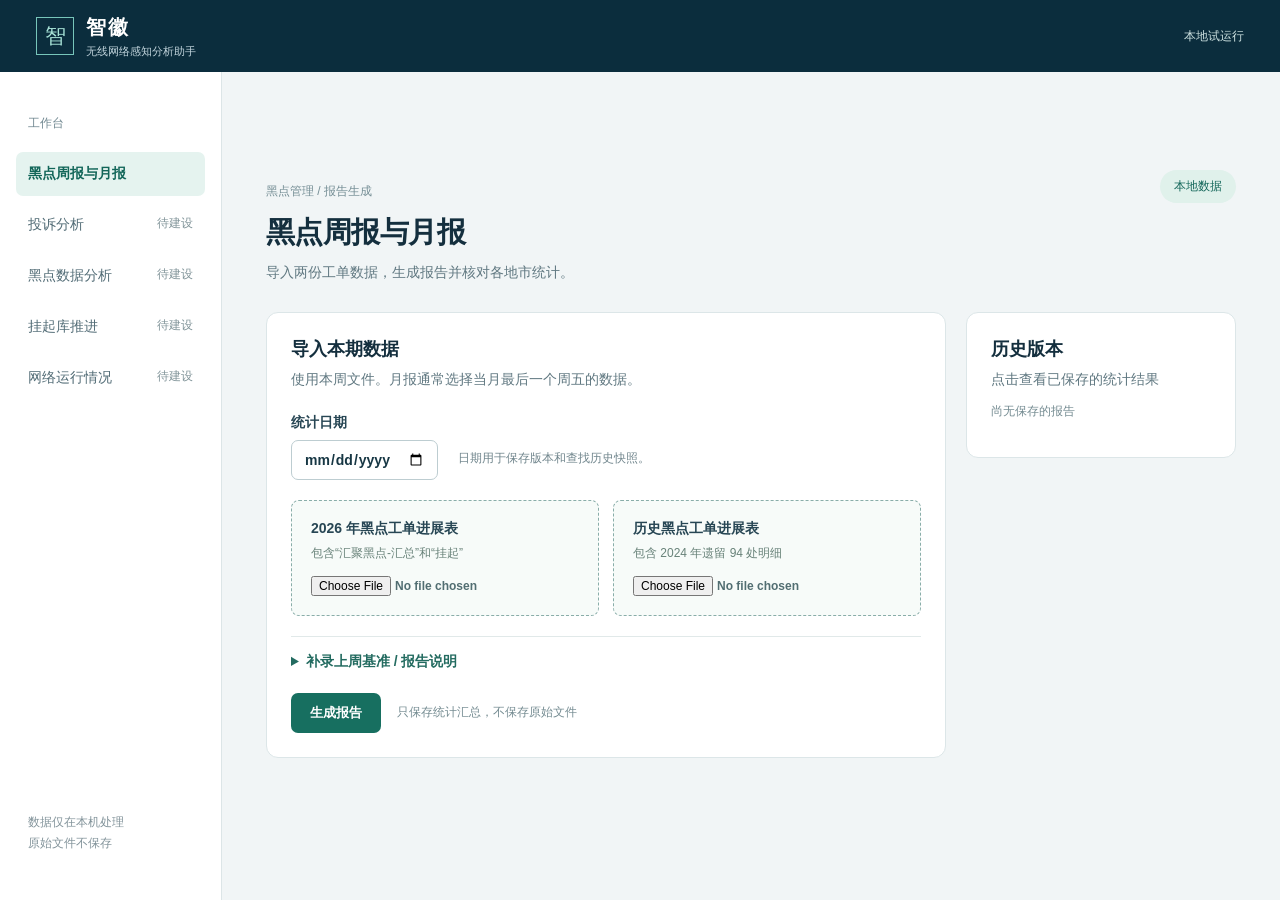
==== templates/index.html @ fe6b14a1 "Build local blackspot report workflow" ====
<!doctype html><html lang="zh-CN"><head><meta charset="utf-8"><meta name="viewport" content="width=device-width,initial-scale=1"><title>智徽 · 黑点报告</title><link rel="stylesheet" href="/static/style.css"></head>
<body><header><div class="brand"><span class="mark">智</span><div><strong>智徽</strong><small>无线网络感知分析助手</small></div></div><span class="local">本地试运行</span></header>
<div class="shell"><aside><p>工作台</p><a class="selected" href="#reports">黑点周报与月报</a><span>投诉分析 <small>待建设</small></span><span>黑点数据分析 <small>待建设</small></span><span>挂起库推进 <small>待建设</small></span><span>网络运行情况 <small>待建设</small></span><div class="aside-foot">数据仅在本机处理<br>原始文件不保存</div></aside>
<main id="reports"><div class="intro"><div><p class="breadcrumb">黑点管理 / 报告生成</p><h1>黑点周报与月报</h1><p>导入两份工单数据，生成报告并核对各地市统计。</p></div><span class="status">本地数据</span></div>
<div class="layout"><section class="panel"><div class="section-title"><div><h2>导入本期数据</h2><p>使用本周文件。月报通常选择当月最后一个周五的数据。</p></div></div><form id="form"><div class="date-line"><label>统计日期<input name="period" type="date" required></label><p>日期用于保存版本和查找历史快照。</p></div><div class="uploads"><label class="upload"><b>2026 年黑点工单进展表</b><span>包含“汇聚黑点-汇总”和“挂起”</span><input type="file" name="current" accept=".xlsx" required></label><label class="upload"><b>历史黑点工单进展表</b><span>包含 2024 年遗留 94 处明细</span><input type="file" name="legacy" accept=".xlsx" required></label></div>
<details><summary>补录上周基准 / 报告说明</summary><div class="more"><p>首次使用时填写上周基准；留空将自动使用最近一期已保存数据。</p><div class="fields"><label>上周黑点确认纳入总数<input name="previous_included" type="number" min="0" placeholder="例如 418"></label><label>上周质检合格总数<input name="previous_qualified" type="number" min="0" placeholder="例如 280"></label></div><label>全球通处理补充说明<textarea name="global" rows="2" placeholder="例如未解决区域的进展"></textarea></label><label>挂起原因说明<textarea name="suspended" rows="2" placeholder="填写核实后的地市挂起原因"></textarea></label><label>月报工程及成本优化说明<textarea name="monthly" rows="2" placeholder="填写剩余区域的项目解决计划"></textarea></label><label>2024 年遗留进展说明<textarea name="legacy" rows="2" placeholder="填写未解决原因及督办进展"></textarea></label></div></details><div class="actions"><button type="submit" id="generate">生成报告</button><span>只保存统计汇总，不保存原始文件</span></div></form><div id="error" class="error" role="alert" hidden></div></section>
<section class="history"><div class="section-title"><div><h2>历史版本</h2><p>点击查看已保存的统计结果</p></div></div><div id="history"><p class="muted">尚无保存的报告</p></div></section></div>
<section class="result" id="result" hidden><div class="result-heading"><div><h2>统计结果</h2><p id="result-date"></p></div><button type="button" class="secondary" id="download">导出月报 Excel</button></div><div id="warnings" class="warnings"></div><div class="summary" id="summary"></div><div class="tabs"><button class="active" data-tab="weekly" type="button">周报文字</button><button data-tab="monthly" type="button">月报文字</button><button data-tab="cities" type="button">地市统计</button></div><div id="weekly-panel"><p class="hint">可编辑并复制周报文字，编辑内容不会自动保存。</p><textarea id="weekly" rows="16" aria-label="周报文字"></textarea><button class="secondary" id="copy" type="button">复制周报</button></div><div id="monthly-panel" hidden><p class="hint">可编辑月报文字，导出 Excel 时使用当前内容。</p><textarea id="monthly" rows="14" aria-label="月报文字"></textarea></div><div id="cities-panel" hidden><div class="table-wrap"><table><thead><tr><th>地市</th><th>黑点确认纳入</th><th>质检合格</th><th>合格率</th><th>实时未解决投诉</th><th>已解决数</th><th>投诉压降</th></tr></thead><tbody id="city-rows"></tbody></table></div></div></section>
</main></div><script src="/static/app.js"></script></body></html>
---- static/style.css ----
:root{font-family:'Microsoft YaHei','PingFang SC',sans-serif;color:#142f3e;background:#f1f5f6;font-size:14px}*{box-sizing:border-box}body{margin:0}header{height:72px;background:#0b2d3d;color:#fff;display:flex;align-items:center;justify-content:space-between;padding:0 36px}.brand{display:flex;align-items:center;gap:12px}.brand strong{display:block;font-size:20px;letter-spacing:2px}.brand small{display:block;color:#c1d4dc;font-size:11px;margin-top:3px}.mark{width:38px;height:38px;border:1px solid #77c5ba;display:grid;place-items:center;font-size:21px;color:#a7e3d7}.local{font-size:12px;color:#d0e4e3}.shell{display:flex;min-height:calc(100vh - 72px)}aside{width:222px;background:#fff;padding:30px 16px;display:flex;flex-direction:column;gap:7px;border-right:1px solid #dce5e7;flex-shrink:0}aside p{color:#728992;font-size:12px;padding:0 12px}aside a,aside span{padding:13px 12px;text-decoration:none;color:#526c76;border-radius:7px}aside span small{float:right;color:#82959a}aside a.selected{background:#e5f3ef;color:#126659;font-weight:700}.aside-foot{margin-top:auto;color:#82939a;font-size:12px;line-height:1.8;padding:15px 12px}main{width:min(1400px,100%);padding:36px 44px 80px;margin:auto}.intro,.section-title,.result-heading{display:flex;justify-content:space-between;align-items:flex-start}.intro{margin-bottom:28px}.breadcrumb{color:#758e95;font-size:12px}h1{font-size:29px;margin:12px 0 8px;letter-spacing:-.02em}h2{font-size:18px;margin:0 0 7px}p{line-height:1.6}.intro p:last-child,.section-title p,.result-heading p,.hint{color:#607881;margin:0}.status{color:#126659;background:#e0f1eb;border-radius:20px;padding:8px 14px;font-size:12px}.layout{display:grid;grid-template-columns:minmax(0,1fr) 270px;gap:20px}.panel,.history,.result{background:#fff;border:1px solid #dce6e8;border-radius:12px;padding:24px}.history{align-self:start}form{margin-top:24px}.date-line{display:flex;align-items:end;gap:20px}.date-line p{color:#71868d;font-size:12px;margin:0 0 12px}label{display:block;font-weight:600;color:#274654}input,textarea{font:inherit}input[type=date],input[type=number],textarea{border:1px solid #bdcdd1;border-radius:7px;padding:10px 12px;background:#fff;color:#173744}input[type=date],input[type=number]{display:block;margin-top:8px;width:100%}input:focus,textarea:focus,button:focus-visible{outline:3px solid #95cfc2;outline-offset:2px}.uploads,.fields{display:grid;grid-template-columns:1fr 1fr;gap:14px;margin:20px 0}.upload{border:1px dashed #89ada9;background:#f7fbf9;padding:19px;border-radius:8px;min-width:0}.upload b,.upload span{display:block}.upload span{font-size:12px;font-weight:400;color:#688279;margin:7px 0 14px}.upload input{max-width:100%;font-size:12px;color:#526e72}details{border-top:1px solid #e1e9e9;padding-top:16px}summary{cursor:pointer;color:#236b60;font-weight:600}.more p{font-weight:400;color:#667f85}.more label{margin-bottom:14px}.more textarea{display:block;margin-top:7px;width:100%}.actions{display:flex;align-items:center;gap:16px;margin-top:22px}.actions span,.muted{color:#748b91;font-size:12px}button{background:#176f60;border:0;border-radius:7px;color:white;font-weight:600;padding:11px 19px;cursor:pointer}button:hover{background:#115a4f}button:disabled{opacity:.6;cursor:wait}.secondary{background:white;color:#176f60;border:1px solid #93beb3}.secondary:hover{background:#e9f5f1}.history button{display:block;width:100%;text-align:left;color:#204d52;background:#f2f8f6;margin-top:8px}.result{margin-top:20px}.warnings{margin:18px 0;color:#77531b;background:#fff6df;padding:12px 16px;border-radius:6px;line-height:1.8}.summary{display:grid;grid-template-columns:repeat(4,1fr);gap:1px;background:#dce6e8;border:1px solid #dce6e8;margin:20px 0}.summary div{background:#f8fbfa;padding:15px}.summary small{display:block;color:#617a7c}.summary strong{font-size:23px;display:block;margin-top:6px}.tabs{display:flex;gap:20px;border-bottom:1px solid #dce6e8;margin-bottom:17px}.tabs button{border-radius:0;background:transparent;color:#70858a;padding:12px 2px}.tabs button.active{color:#176f60;border-bottom:3px solid #176f60}.result textarea{width:100%;line-height:1.75;resize:vertical;margin:12px 0}.table-wrap{overflow:auto}table{border-collapse:collapse;width:100%;min-width:750px;text-align:right}th,td{border-bottom:1px solid #e3ebec;padding:12px 10px;font-variant-numeric:tabular-nums}th{color:#5c747b;font-weight:600;background:#f4f8f7}td:first-child,th:first-child{text-align:left}tr:last-child{font-weight:bold;background:#edf6f3}.error{padding:12px;color:#982d2d;background:#fff0ef;margin-top:16px;border-radius:6px}@media(max-width:900px){aside{display:none}main{padding:24px 18px}.layout{grid-template-columns:1fr}.history{order:2}.summary{grid-template-columns:1fr 1fr}}@media(max-width:550px){header{padding:0 18px}.uploads,.fields{grid-template-columns:1fr}.date-line,.result-heading{display:block}.result-heading button{margin-top:14px}.panel,.history,.result{padding:18px}.intro h1{font-size:24px}}
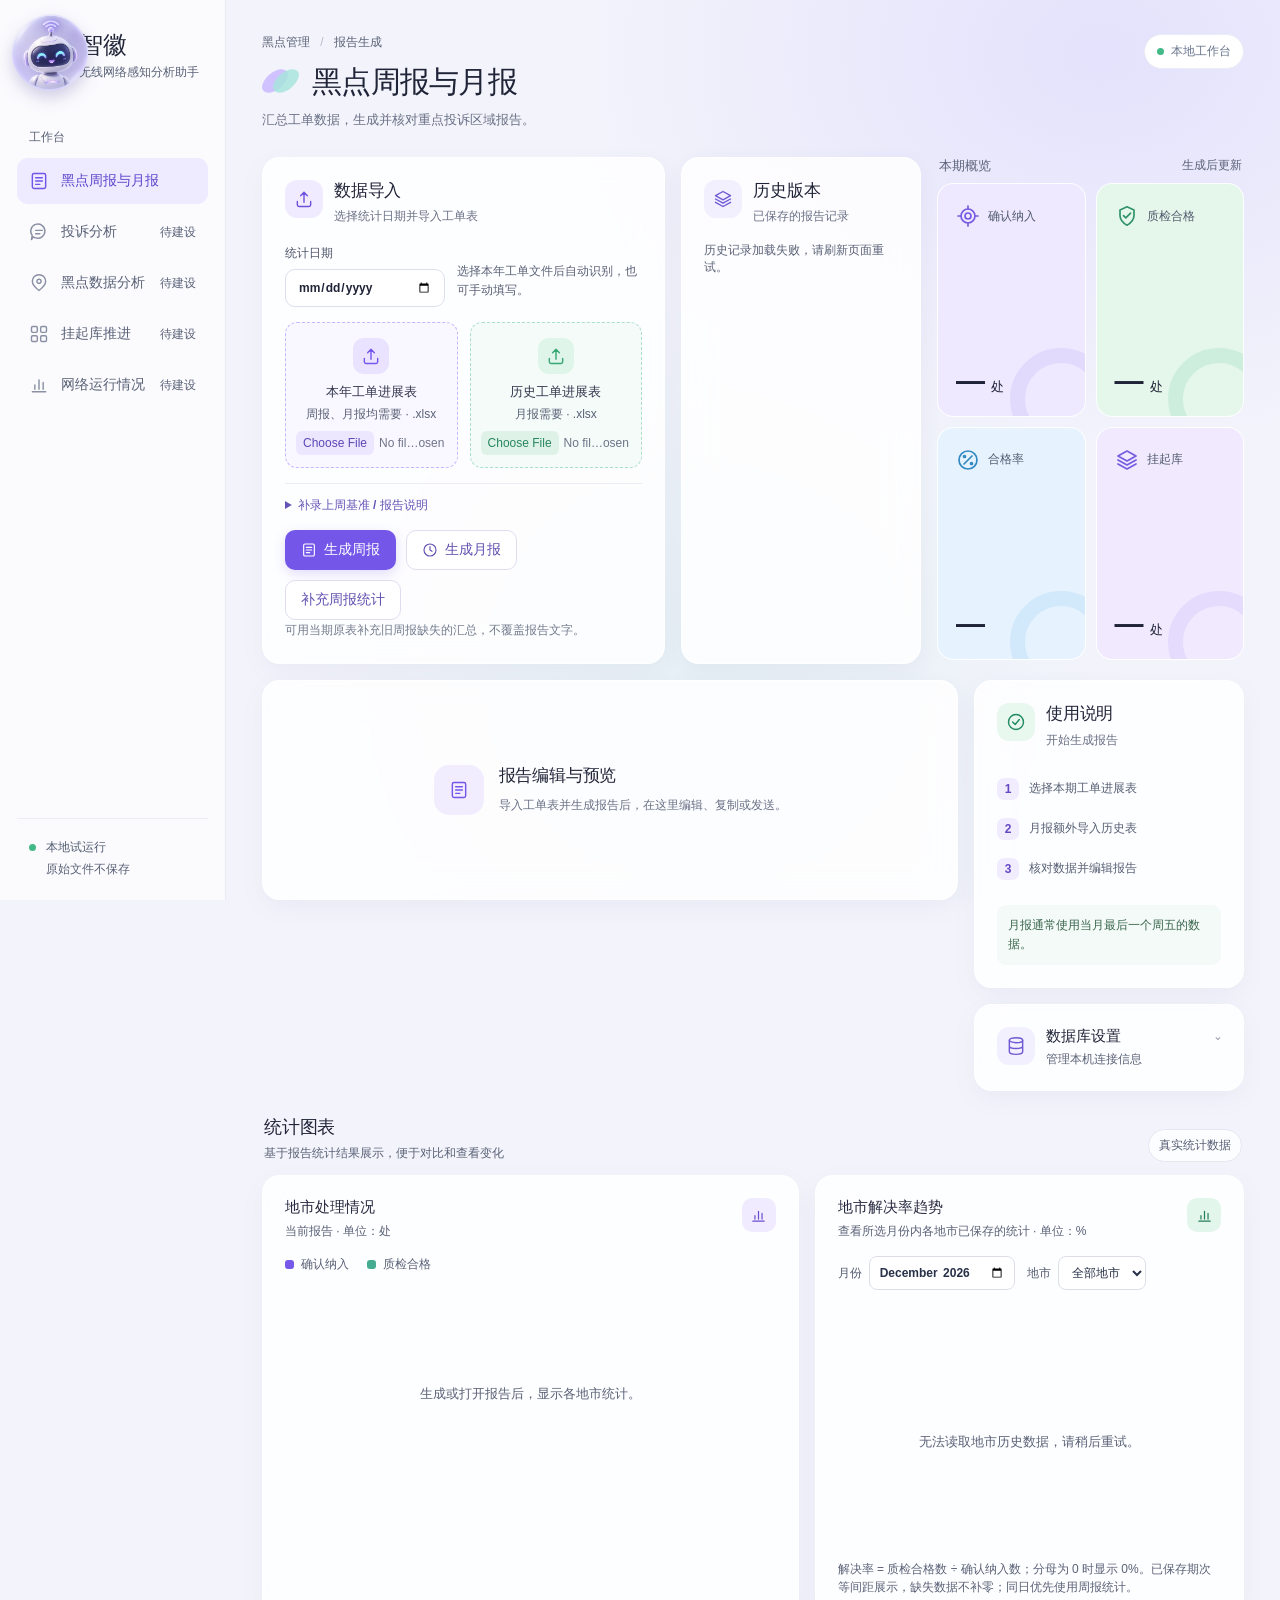
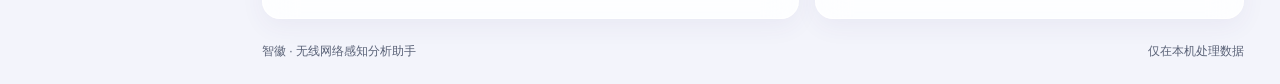
==== commit 95f421ff: "Add reporting, local statistics, and assistant features" ====
--- a/templates/index.html
+++ b/templates/index.html
@@ -1,9 +1,111 @@
-<!doctype html><html lang="zh-CN"><head><meta charset="utf-8"><meta name="viewport" content="width=device-width,initial-scale=1"><title>智徽 · 黑点报告</title><link rel="stylesheet" href="/static/style.css"></head>
-<body><header><div class="brand"><span class="mark">智</span><div><strong>智徽</strong><small>无线网络感知分析助手</small></div></div><span class="local">本地试运行</span></header>
-<div class="shell"><aside><p>工作台</p><a class="selected" href="#reports">黑点周报与月报</a><span>投诉分析 <small>待建设</small></span><span>黑点数据分析 <small>待建设</small></span><span>挂起库推进 <small>待建设</small></span><span>网络运行情况 <small>待建设</small></span><div class="aside-foot">数据仅在本机处理<br>原始文件不保存</div></aside>
-<main id="reports"><div class="intro"><div><p class="breadcrumb">黑点管理 / 报告生成</p><h1>黑点周报与月报</h1><p>导入两份工单数据，生成报告并核对各地市统计。</p></div><span class="status">本地数据</span></div>
-<div class="layout"><section class="panel"><div class="section-title"><div><h2>导入本期数据</h2><p>使用本周文件。月报通常选择当月最后一个周五的数据。</p></div></div><form id="form"><div class="date-line"><label>统计日期<input name="period" type="date" required></label><p>日期用于保存版本和查找历史快照。</p></div><div class="uploads"><label class="upload"><b>2026 年黑点工单进展表</b><span>包含“汇聚黑点-汇总”和“挂起”</span><input type="file" name="current" accept=".xlsx" required></label><label class="upload"><b>历史黑点工单进展表</b><span>包含 2024 年遗留 94 处明细</span><input type="file" name="legacy" accept=".xlsx" required></label></div>
-<details><summary>补录上周基准 / 报告说明</summary><div class="more"><p>首次使用时填写上周基准；留空将自动使用最近一期已保存数据。</p><div class="fields"><label>上周黑点确认纳入总数<input name="previous_included" type="number" min="0" placeholder="例如 418"></label><label>上周质检合格总数<input name="previous_qualified" type="number" min="0" placeholder="例如 280"></label></div><label>全球通处理补充说明<textarea name="global" rows="2" placeholder="例如未解决区域的进展"></textarea></label><label>挂起原因说明<textarea name="suspended" rows="2" placeholder="填写核实后的地市挂起原因"></textarea></label><label>月报工程及成本优化说明<textarea name="monthly" rows="2" placeholder="填写剩余区域的项目解决计划"></textarea></label><label>2024 年遗留进展说明<textarea name="legacy" rows="2" placeholder="填写未解决原因及督办进展"></textarea></label></div></details><div class="actions"><button type="submit" id="generate">生成报告</button><span>只保存统计汇总，不保存原始文件</span></div></form><div id="error" class="error" role="alert" hidden></div></section>
-<section class="history"><div class="section-title"><div><h2>历史版本</h2><p>点击查看已保存的统计结果</p></div></div><div id="history"><p class="muted">尚无保存的报告</p></div></section></div>
-<section class="result" id="result" hidden><div class="result-heading"><div><h2>统计结果</h2><p id="result-date"></p></div><button type="button" class="secondary" id="download">导出月报 Excel</button></div><div id="warnings" class="warnings"></div><div class="summary" id="summary"></div><div class="tabs"><button class="active" data-tab="weekly" type="button">周报文字</button><button data-tab="monthly" type="button">月报文字</button><button data-tab="cities" type="button">地市统计</button></div><div id="weekly-panel"><p class="hint">可编辑并复制周报文字，编辑内容不会自动保存。</p><textarea id="weekly" rows="16" aria-label="周报文字"></textarea><button class="secondary" id="copy" type="button">复制周报</button></div><div id="monthly-panel" hidden><p class="hint">可编辑月报文字，导出 Excel 时使用当前内容。</p><textarea id="monthly" rows="14" aria-label="月报文字"></textarea></div><div id="cities-panel" hidden><div class="table-wrap"><table><thead><tr><th>地市</th><th>黑点确认纳入</th><th>质检合格</th><th>合格率</th><th>实时未解决投诉</th><th>已解决数</th><th>投诉压降</th></tr></thead><tbody id="city-rows"></tbody></table></div></div></section>
-</main></div><script src="/static/app.js"></script></body></html>
+<!doctype html>
+<html lang="zh-CN">
+<head>
+  <meta charset="utf-8">
+  <meta name="viewport" content="width=device-width,initial-scale=1">
+  <meta name="color-scheme" content="light">
+  <title>黑点周报与月报 · 智徽</title>
+  <link rel="stylesheet" href="/static/style.css">
+  <link rel="stylesheet" href="/static/assistant.css">
+</head>
+<body>
+<svg class="svg-sprite" xmlns="http://www.w3.org/2000/svg" aria-hidden="true">
+  <symbol id="i-report" viewBox="0 0 24 24"><rect x="4" y="3" width="16" height="18" rx="2"/><path d="M8 8h8M8 12h8M8 16h5"/></symbol>
+  <symbol id="i-grid" viewBox="0 0 24 24"><rect x="3" y="3" width="7" height="7" rx="1.5"/><rect x="14" y="3" width="7" height="7" rx="1.5"/><rect x="3" y="14" width="7" height="7" rx="1.5"/><rect x="14" y="14" width="7" height="7" rx="1.5"/></symbol>
+  <symbol id="i-chat" viewBox="0 0 24 24"><path d="M5 18l-2 3 .8-5A8.5 8.5 0 1 1 8 19Z"/><path d="M8 10h8M8 14h5"/></symbol>
+  <symbol id="i-pin" viewBox="0 0 24 24"><path d="M20 10c0 5-8 11-8 11S4 15 4 10a8 8 0 1 1 16 0Z"/><circle cx="12" cy="10" r="2.5"/></symbol>
+  <symbol id="i-chart" viewBox="0 0 24 24"><path d="M4 20h16M7 17v-5M12 17V6M17 17v-8"/></symbol>
+  <symbol id="i-db" viewBox="0 0 24 24"><ellipse cx="12" cy="5" rx="8" ry="3"/><path d="M4 5v7c0 1.7 3.6 3 8 3s8-1.3 8-3V5M4 12v7c0 1.7 3.6 3 8 3s8-1.3 8-3v-7"/></symbol>
+  <symbol id="i-upload" viewBox="0 0 24 24"><path d="M12 16V4m-4 4 4-4 4 4M4 15v4a2 2 0 0 0 2 2h12a2 2 0 0 0 2-2v-4"/></symbol>
+  <symbol id="i-clock" viewBox="0 0 24 24"><circle cx="12" cy="12" r="9"/><path d="M12 7v5l3 2"/></symbol>
+  <symbol id="i-edit" viewBox="0 0 24 24"><path d="M4 20h4L19 9l-4-4L4 16v4ZM13 7l4 4M13 20h7"/></symbol>
+  <symbol id="i-mail" viewBox="0 0 24 24"><rect x="3" y="5" width="18" height="14" rx="2"/><path d="m4 7 8 6 8-6"/></symbol>
+  <symbol id="i-check" viewBox="0 0 24 24"><circle cx="12" cy="12" r="9"/><path d="m8 12 3 3 5-6"/></symbol>
+  <symbol id="i-layers" viewBox="0 0 24 24"><path d="m12 3 9 5-9 5-9-5 9-5Zm-9 9 9 5 9-5M3 16l9 5 9-5"/></symbol>
+  <symbol id="i-arrow" viewBox="0 0 24 24"><path d="M5 12h14m-6-6 6 6-6 6"/></symbol>
+</svg>
+<div class="app-shell">
+  <aside class="sidebar" aria-label="主导航">
+    <div class="brand"><span class="brand-mark" aria-hidden="true"><i></i><i></i><i></i></span><div><strong>智徽</strong><small>无线网络感知分析助手</small></div></div>
+    <div class="nav-label">工作台</div>
+    <nav class="side-nav">
+      <a class="selected" href="#reports" aria-current="page"><svg><use href="#i-report"/></svg><span>黑点周报与月报</span></a>
+      <span><svg><use href="#i-chat"/></svg><span>投诉分析</span><small>待建设</small></span>
+      <span><svg><use href="#i-pin"/></svg><span>黑点数据分析</span><small>待建设</small></span>
+      <span><svg><use href="#i-grid"/></svg><span>挂起库推进</span><small>待建设</small></span>
+      <span><svg><use href="#i-chart"/></svg><span>网络运行情况</span><small>待建设</small></span>
+    </nav>
+    <div class="sidebar-note"><div class="note-dot"></div><div><strong>本地试运行</strong><small>原始文件不保存</small></div></div>
+  </aside>
+  <main id="reports" class="main-content">
+    <header class="page-header"><div><div class="breadcrumb">黑点管理 <span>/</span> 报告生成</div><div class="page-title"><span class="title-mark" aria-hidden="true"><i></i><i></i></span><h1>黑点周报与月报</h1></div><p>汇总工单数据，生成并核对重点投诉区域报告。</p></div><span class="local-badge"><span></span> 本地工作台</span></header>
+
+    <div class="workspace-top">
+      <section class="panel import-panel" aria-labelledby="import-title">
+        <div class="section-head"><span class="section-icon violet"><svg><use href="#i-upload"/></svg></span><div><h2 id="import-title">数据导入</h2><p>选择统计日期并导入工单表</p></div></div>
+        <form id="form">
+          <div class="date-line"><label>统计日期<input name="period" type="date" aria-describedby="date-hint" required></label><p id="date-hint" aria-live="polite">选择本年工单文件后自动识别，也可手动填写。</p></div>
+          <div class="uploads">
+            <label class="upload upload-current"><span class="upload-icon"><svg><use href="#i-upload"/></svg></span><b>本年工单进展表</b><span>周报、月报均需要 · .xlsx</span><input type="file" name="current" accept=".xlsx" required aria-label="选择本年黑点工单进展表"></label>
+            <label class="upload upload-legacy"><span class="upload-icon"><svg><use href="#i-upload"/></svg></span><b>历史工单进展表</b><span>月报需要 · .xlsx</span><input type="file" name="legacy" accept=".xlsx" aria-label="选择历史黑点工单进展表"></label>
+          </div>
+          <details class="supplement"><summary>补录上周基准 / 报告说明</summary><div class="more"><p>周报首次使用时填写上周基准；留空时使用七天前已保存的数据。</p><div class="fields"><label>上周黑点确认纳入总数<input name="previous_included" type="number" min="0" placeholder="填写上周数量"></label><label>上周质检合格总数<input name="previous_qualified" type="number" min="0" placeholder="填写上周数量"></label></div><label>全球通处理补充说明<textarea name="global" rows="2" placeholder="例如未解决区域的进展"></textarea></label><label>挂起原因说明<textarea name="suspended" rows="2" placeholder="填写核实后的地市挂起原因"></textarea></label><label>月报工程及成本优化说明<textarea name="monthly" rows="2" placeholder="填写剩余区域的项目解决计划"></textarea></label><label>2024 年遗留进展说明<textarea name="legacy" rows="2" placeholder="填写未解决原因及督办进展"></textarea></label></div></details>
+          <div class="actions generate-actions"><button type="submit" name="kind" value="weekly"><svg><use href="#i-report"/></svg>生成周报</button><button type="submit" name="kind" value="monthly" class="secondary"><svg><use href="#i-clock"/></svg>生成月报</button><button type="button" id="supplement-statistics" class="secondary">补充周报统计</button></div><p id="supplement-status" class="hint" role="status" aria-live="polite">可用当期原表补充旧周报缺失的汇总，不覆盖报告文字。</p>
+        </form><div id="error" class="error" role="alert" hidden></div>
+      </section>
+
+      <section class="panel history" aria-labelledby="history-title"><div class="section-head"><span class="section-icon lilac"><svg><use href="#i-layers"/></svg></span><div><h2 id="history-title">历史版本</h2><p>已保存的报告记录</p></div></div><div id="history"><p class="history-empty">暂无报告记录<br><small>生成后的报告将显示在这里</small></p></div></section>
+
+      <section class="overview" aria-label="本期统计"><div class="overview-heading"><h2>本期概览</h2><span>生成后更新</span></div><div class="summary" id="summary"><div><small>确认纳入</small><strong>— <em>处</em></strong></div><div><small>质检合格</small><strong>— <em>处</em></strong></div><div><small>合格率</small><strong>—</strong></div><div><small>挂起库</small><strong>— <em>处</em></strong></div></div></section>
+    </div>
+
+    <div class="workspace-bottom">
+      <section class="result" id="result" hidden>
+        <div class="result-heading"><div class="section-head"><span class="section-icon violet"><svg><use href="#i-edit"/></svg></span><div><h2>报告编辑与预览</h2><p id="result-date"></p></div></div><button type="button" class="secondary" id="download">导出月报 Excel</button></div>
+        <div id="warnings" class="warnings"></div>
+        <div class="tabs"><button class="active" data-tab="weekly" type="button">周报文字</button><button data-tab="monthly" type="button">月报文字</button><button data-tab="cities" type="button">地市统计</button></div>
+        <div id="weekly-panel"><p class="hint">修改后请点击“保存修改”，也可以复制周报文字。</p><textarea id="weekly" rows="16" aria-label="周报文字"></textarea><div class="actions report-actions"><button type="button" data-save="weekly">保存修改</button><button class="secondary" id="copy" type="button">复制周报</button><span id="weekly-save-status" role="status"></span><span id="weekly-mail-status" role="status" aria-live="polite"></span><button class="secondary send-action" type="button" data-send="weekly"><svg><use href="#i-mail"/></svg>发送邮件</button></div></div>
+        <div id="monthly-panel" hidden><p class="hint">修改后请点击“保存修改”；导出 Excel 使用当前文字。</p><textarea id="monthly" rows="14" aria-label="月报文字"></textarea><div class="actions report-actions"><button type="button" data-save="monthly">保存修改</button><span id="monthly-save-status" role="status"></span><span id="monthly-mail-status" role="status" aria-live="polite"></span><button class="secondary send-action" type="button" data-send="monthly"><svg><use href="#i-mail"/></svg>发送邮件</button></div></div>
+        <div id="cities-panel" hidden><div class="table-wrap"><table><thead><tr><th>地市</th><th>黑点确认纳入</th><th>质检合格</th><th>合格率</th><th>实时未解决投诉</th><th>已解决数</th><th>投诉压降</th></tr></thead><tbody id="city-rows"></tbody></table></div></div>
+        <section class="mail-panel" id="mail-panel" hidden><details id="mail-details"><summary><svg><use href="#i-mail"/></svg>邮箱设置</summary><p class="hint">填写收件人，核对报告文字后，点击报告旁的“发送邮件”。</p><form id="mail-form"><div class="fields"><label>QQ 发件邮箱<input name="sender" type="email" autocomplete="username" required placeholder="你的 QQ 邮箱"></label><label>收件邮箱<input name="recipient" type="email" required placeholder="输入一个收件地址"></label></div><div class="fields"><label>QQ 邮箱 SMTP 授权码<input name="auth_code" type="password" autocomplete="off" placeholder="已保存时可留空"></label><label>邮件主题<input id="mail-subject" name="subject" type="text" maxlength="200" required></label></div><div class="credential-actions"><button type="button" class="secondary" id="save-mail-credential">保存授权码</button><button type="button" class="secondary" id="delete-mail-credential">删除已保存授权码</button><span id="credential-status" role="status" aria-live="polite"></span></div><p class="hint">可保存一个发件邮箱的授权码到当前 Windows 账户；授权码不存入数据库或项目文件。</p><label id="mail-attachment-option" class="check-label"><input name="attach" type="checkbox"> 附上本期月报 Excel（含当前报告文字和地市统计）</label></form></details></section>
+      </section>
+      <section class="result-empty" id="result-empty"><span class="empty-icon"><svg><use href="#i-report"/></svg></span><div><h2>报告编辑与预览</h2><p>导入工单表并生成报告后，在这里编辑、复制或发送。</p></div></section>
+      <aside class="utility-column">
+        <div class="utility-card"><div class="section-head"><span class="section-icon mint"><svg><use href="#i-check"/></svg></span><div><h2>使用说明</h2><p>开始生成报告</p></div></div><ol class="steps"><li><span>1</span>选择本期工单进展表</li><li><span>2</span>月报额外导入历史表</li><li><span>3</span>核对数据并编辑报告</li></ol><p class="utility-note">月报通常使用当月最后一个周五的数据。</p></div>
+        <details class="database-settings"><summary><span class="section-icon lilac"><svg><use href="#i-db"/></svg></span><span><strong>数据库设置</strong><small>管理本机连接信息</small></span></summary><p class="hint">连接信息保存在当前 Windows 账户；保存后下次启动生效。此处不会更改 PostgreSQL 用户本身的密码。</p><form id="database-form"><div class="fields"><label>数据库用户名<input name="user" type="text" required maxlength="63" autocomplete="off"></label><label>数据库名称<input name="dbname" type="text" required maxlength="63" autocomplete="off"></label></div><label>数据库密码<input name="password" type="password" autocomplete="new-password" placeholder="留空则保留已保存密码"></label><div class="actions"><button type="submit" class="secondary">验证并保存</button><span id="database-status" role="status" aria-live="polite"></span></div></form></details>
+      </aside>
+    </div>
+    <section class="analytics" aria-labelledby="analytics-title">
+      <div class="analytics-heading"><div><h2 id="analytics-title">统计图表</h2><p>基于报告统计结果展示，便于对比和查看变化</p></div><span class="analytics-badge">真实统计数据</span></div>
+      <div class="charts-grid">
+        <section class="chart-card" aria-labelledby="city-chart-title"><div class="chart-heading"><div><h3 id="city-chart-title">地市处理情况</h3><p>当前报告 · 单位：处<span id="city-chart-period"></span></p></div><span class="chart-icon"><svg><use href="#i-chart"/></svg></span></div><div class="chart-legend"><span class="legend-included">确认纳入</span><span class="legend-qualified">质检合格</span></div><div class="chart-area"><p class="chart-empty" id="city-chart-empty">生成或打开报告后，显示各地市统计。</p><div class="chart-viewport chart-scroll" id="city-chart" hidden></div><ul class="sr-only" id="city-chart-data" aria-label="地市统计数据"></ul></div></section>
+        <section class="chart-card" aria-labelledby="trend-chart-title"><div class="chart-heading"><div><h3 id="trend-chart-title">地市解决率趋势</h3><p>查看所选月份内各地市已保存的统计 · 单位：%</p></div><span class="chart-icon mint-icon"><svg><use href="#i-chart"/></svg></span></div><div class="trend-filters"><label>月份<input id="trend-month" type="month" aria-label="选择趋势月份"></label><label>地市<select id="trend-city" aria-label="选择趋势地市"><option value="all">全部地市</option></select></label></div><div class="trend-legend" id="trend-city-legend" aria-label="地市图例"></div><div class="chart-area"><p class="chart-empty" id="trend-chart-empty">所选月份暂无已保存的统计数据。</p><div class="chart-viewport chart-trend" id="trend-chart" hidden></div><ul class="sr-only" id="trend-chart-data" aria-label="地市历史解决率数据"></ul></div><p class="chart-footnote">解决率 = 质检合格数 ÷ 确认纳入数；分母为 0 时显示 0%。已保存期次等间距展示，缺失数据不补零；同日优先使用周报统计。</p></section>
+      </div>
+    </section>
+    <div class="page-footer">智徽 · 无线网络感知分析助手 <span>仅在本机处理数据</span></div>
+  </main>
+</div>
+<div class="assistant-widget" id="assistant-widget">
+  <div id="assistant-pet" class="assistant-pet">
+    <button type="button" id="assistant-launcher" class="assistant-launcher" aria-label="智徽助手，点击显示操作，拖动调整位置" aria-expanded="false" aria-controls="assistant-shortcuts" title="悬停或点击显示操作，拖动移动"><img src="/static/assets/zhihui-assistant.png" alt=""></button>
+    <div id="assistant-shortcuts" class="assistant-shortcuts" role="group" aria-label="助手快捷操作">
+      <button type="button" id="assistant-open-chat" aria-label="打开文字聊天" title="文字聊天"><svg viewBox="0 0 24 24" aria-hidden="true"><path d="M5 18.5V6a2 2 0 0 1 2-2h10a2 2 0 0 1 2 2v8a2 2 0 0 1-2 2H9l-4 2.5Z"/><path d="M9 9h6M9 12h4"/></svg></button>
+      <span class="assistant-shortcut-divider" aria-hidden="true"></span>
+      <button type="button" id="assistant-open-voice" aria-label="打开语音输入" title="语音输入"><svg viewBox="0 0 24 24" aria-hidden="true"><rect x="9" y="3" width="6" height="12" rx="3"/><path d="M5 11a7 7 0 0 0 14 0M12 18v3m-3 0h6"/></svg></button>
+    </div>
+  </div>
+  <section id="assistant-panel" class="assistant-panel" aria-labelledby="assistant-title" hidden>
+    <header class="assistant-header"><img src="/static/assets/zhihui-assistant.png" alt=""><div><h2 id="assistant-title">智徽小助手</h2><p>无线网络问答</p></div><button type="button" id="assistant-close" class="assistant-icon-button" aria-label="关闭问答窗口">×</button></header>
+    <div class="assistant-body">
+      <div class="assistant-intro"><strong>你好，我是智徽</strong><p>可以向我提问 4G/5G 网络或报告相关问题。</p></div>
+      <details class="assistant-settings" id="assistant-settings"><summary>DeepSeek 设置 <span id="assistant-key-status">检查中</span></summary><p>密钥保存在当前 Windows 账户的凭据管理器中，不会显示或提交到项目文件。</p><form id="assistant-key-form"><label>DeepSeek API 密钥<input id="assistant-key" type="password" autocomplete="off" placeholder="输入密钥后保存"></label><div class="assistant-settings-actions"><button type="submit">保存密钥</button><button type="button" id="assistant-key-delete" class="assistant-quiet">删除密钥</button></div><p id="assistant-key-message" role="status" aria-live="polite"></p></form></details>
+      <ol id="assistant-messages" class="assistant-messages" aria-label="聊天记录" aria-live="polite"></ol>
+      <p id="assistant-status" class="assistant-status" role="status" aria-live="polite"></p>
+    </div>
+    <div class="assistant-composer">
+      <form id="assistant-form"><label class="sr-only" for="assistant-input">输入问题</label><textarea id="assistant-input" rows="2" maxlength="5000" placeholder="输入问题，或点击麦克风说话"></textarea><div class="assistant-composer-actions"><button type="button" id="assistant-mic" class="assistant-mic" aria-label="语音输入" title="语音输入"><svg viewBox="0 0 24 24" aria-hidden="true"><rect x="9" y="3" width="6" height="12" rx="3"/><path d="M5 11a7 7 0 0 0 14 0M12 18v3m-3 0h6"/></svg><span>语音输入</span></button><button type="submit" id="assistant-send" class="assistant-send">发送</button></div></form>
+    </div>
+  </section>
+</div>
+<script src="/static/report-date.js"></script><script src="/static/charts.js"></script><script src="/static/trend.js"></script><script src="/static/app.js"></script><script src="/static/database-settings.js"></script><script src="/static/assistant-utils.js"></script><script src="/static/assistant.js"></script>
+</body></html>
--- a/static/style.css
+++ b/static/style.css
@@ -1 +1,38 @@
-:root{font-family:'Microsoft YaHei','PingFang SC',sans-serif;color:#142f3e;background:#f1f5f6;font-size:14px}*{box-sizing:border-box}body{margin:0}header{height:72px;background:#0b2d3d;color:#fff;display:flex;align-items:center;justify-content:space-between;padding:0 36px}.brand{display:flex;align-items:center;gap:12px}.brand strong{display:block;font-size:20px;letter-spacing:2px}.brand small{display:block;color:#c1d4dc;font-size:11px;margin-top:3px}.mark{width:38px;height:38px;border:1px solid #77c5ba;display:grid;place-items:center;font-size:21px;color:#a7e3d7}.local{font-size:12px;color:#d0e4e3}.shell{display:flex;min-height:calc(100vh - 72px)}aside{width:222px;background:#fff;padding:30px 16px;display:flex;flex-direction:column;gap:7px;border-right:1px solid #dce5e7;flex-shrink:0}aside p{color:#728992;font-size:12px;padding:0 12px}aside a,aside span{padding:13px 12px;text-decoration:none;color:#526c76;border-radius:7px}aside span small{float:right;color:#82959a}aside a.selected{background:#e5f3ef;color:#126659;font-weight:700}.aside-foot{margin-top:auto;color:#82939a;font-size:12px;line-height:1.8;padding:15px 12px}main{width:min(1400px,100%);padding:36px 44px 80px;margin:auto}.intro,.section-title,.result-heading{display:flex;justify-content:space-between;align-items:flex-start}.intro{margin-bottom:28px}.breadcrumb{color:#758e95;font-size:12px}h1{font-size:29px;margin:12px 0 8px;letter-spacing:-.02em}h2{font-size:18px;margin:0 0 7px}p{line-height:1.6}.intro p:last-child,.section-title p,.result-heading p,.hint{color:#607881;margin:0}.status{color:#126659;background:#e0f1eb;border-radius:20px;padding:8px 14px;font-size:12px}.layout{display:grid;grid-template-columns:minmax(0,1fr) 270px;gap:20px}.panel,.history,.result{background:#fff;border:1px solid #dce6e8;border-radius:12px;padding:24px}.history{align-self:start}form{margin-top:24px}.date-line{display:flex;align-items:end;gap:20px}.date-line p{color:#71868d;font-size:12px;margin:0 0 12px}label{display:block;font-weight:600;color:#274654}input,textarea{font:inherit}input[type=date],input[type=number],textarea{border:1px solid #bdcdd1;border-radius:7px;padding:10px 12px;background:#fff;color:#173744}input[type=date],input[type=number]{display:block;margin-top:8px;width:100%}input:focus,textarea:focus,button:focus-visible{outline:3px solid #95cfc2;outline-offset:2px}.uploads,.fields{display:grid;grid-template-columns:1fr 1fr;gap:14px;margin:20px 0}.upload{border:1px dashed #89ada9;background:#f7fbf9;padding:19px;border-radius:8px;min-width:0}.upload b,.upload span{display:block}.upload span{font-size:12px;font-weight:400;color:#688279;margin:7px 0 14px}.upload input{max-width:100%;font-size:12px;color:#526e72}details{border-top:1px solid #e1e9e9;padding-top:16px}summary{cursor:pointer;color:#236b60;font-weight:600}.more p{font-weight:400;color:#667f85}.more label{margin-bottom:14px}.more textarea{display:block;margin-top:7px;width:100%}.actions{display:flex;align-items:center;gap:16px;margin-top:22px}.actions span,.muted{color:#748b91;font-size:12px}button{background:#176f60;border:0;border-radius:7px;color:white;font-weight:600;padding:11px 19px;cursor:pointer}button:hover{background:#115a4f}button:disabled{opacity:.6;cursor:wait}.secondary{background:white;color:#176f60;border:1px solid #93beb3}.secondary:hover{background:#e9f5f1}.history button{display:block;width:100%;text-align:left;color:#204d52;background:#f2f8f6;margin-top:8px}.result{margin-top:20px}.warnings{margin:18px 0;color:#77531b;background:#fff6df;padding:12px 16px;border-radius:6px;line-height:1.8}.summary{display:grid;grid-template-columns:repeat(4,1fr);gap:1px;background:#dce6e8;border:1px solid #dce6e8;margin:20px 0}.summary div{background:#f8fbfa;padding:15px}.summary small{display:block;color:#617a7c}.summary strong{font-size:23px;display:block;margin-top:6px}.tabs{display:flex;gap:20px;border-bottom:1px solid #dce6e8;margin-bottom:17px}.tabs button{border-radius:0;background:transparent;color:#70858a;padding:12px 2px}.tabs button.active{color:#176f60;border-bottom:3px solid #176f60}.result textarea{width:100%;line-height:1.75;resize:vertical;margin:12px 0}.table-wrap{overflow:auto}table{border-collapse:collapse;width:100%;min-width:750px;text-align:right}th,td{border-bottom:1px solid #e3ebec;padding:12px 10px;font-variant-numeric:tabular-nums}th{color:#5c747b;font-weight:600;background:#f4f8f7}td:first-child,th:first-child{text-align:left}tr:last-child{font-weight:bold;background:#edf6f3}.error{padding:12px;color:#982d2d;background:#fff0ef;margin-top:16px;border-radius:6px}@media(max-width:900px){aside{display:none}main{padding:24px 18px}.layout{grid-template-columns:1fr}.history{order:2}.summary{grid-template-columns:1fr 1fr}}@media(max-width:550px){header{padding:0 18px}.uploads,.fields{grid-template-columns:1fr}.date-line,.result-heading{display:block}.result-heading button{margin-top:14px}.panel,.history,.result{padding:18px}.intro h1{font-size:24px}}
+:root{font-family:"Microsoft YaHei","PingFang SC",sans-serif;color:#202438;background:#f3f4fb;font-size:14px;font-synthesis:none;--ink:#202438;--muted:#697085;--line:#e3e4ef;--purple:#7154e9;--purple-dark:#5940c9;--mint:#dbf5e8;--panel:#fff;--radius:18px}
+*{box-sizing:border-box}html{scroll-behavior:smooth}body{margin:0;min-width:320px}button,input,textarea{font:inherit}button{cursor:pointer}button:focus-visible,input:focus-visible,textarea:focus-visible,summary:focus-visible,a:focus-visible{outline:3px solid #b9a9ff;outline-offset:3px}::selection{background:#d7cbff;color:#28203f}[hidden]{display:none!important}.svg-sprite{position:absolute;width:0;height:0;overflow:hidden}svg{width:20px;height:20px;fill:none;stroke:currentColor;stroke-width:1.7;stroke-linecap:round;stroke-linejoin:round;flex:none}
+.app-shell{min-height:100vh;display:flex}.sidebar{width:226px;flex:none;display:flex;flex-direction:column;background:#fbfbfe;border-right:1px solid #e8e9f3;padding:32px 17px 22px;position:sticky;top:0;height:100vh}.brand{display:flex;align-items:center;gap:12px;padding:0 8px}.brand strong{display:block;color:#202438;font-size:24px;line-height:1.1;letter-spacing:.02em}.brand small{display:block;margin-top:6px;font-size:12px;color:#596176;white-space:nowrap}.brand-mark{position:relative;display:block;width:42px;height:42px;flex:none}.brand-mark i,.title-mark i{position:absolute;display:block;width:19px;height:34px;top:5px;border-radius:70% 35% 70% 35%;transform:rotate(36deg)}.brand-mark i:nth-child(1){left:4px;background:#d7c6ff}.brand-mark i:nth-child(2){left:15px;background:#b9abf4;opacity:.8}.brand-mark i:nth-child(3){left:24px;background:#9fe5dc;opacity:.8}.nav-label{color:#596176;font-size:12px;margin:48px 12px 12px}.side-nav{display:flex;flex-direction:column;gap:5px}.side-nav a,.side-nav>span{display:flex;align-items:center;gap:12px;min-height:46px;padding:0 12px;color:#596176;border-radius:11px;text-decoration:none}.side-nav a.selected{background:#eeeaff;color:#6047cc;font-weight:700}.side-nav a.selected svg{color:#7255e9}.side-nav>span small{margin-left:auto;font-size:12px;color:#596176}.side-nav>span svg{color:#8990a3}.sidebar-note{margin-top:auto;display:flex;gap:10px;align-items:flex-start;border-top:1px solid #ececf4;padding:20px 12px 0}.sidebar-note strong,.sidebar-note small{display:block}.sidebar-note strong{font-size:12px;color:#515c70}.sidebar-note small{font-size:12px;color:#596176;margin-top:5px}.note-dot,.local-badge span{width:7px;height:7px;background:#42b986;border-radius:50%;margin-top:5px;flex:none}
+.main-content{width:min(1600px,calc(100% - 226px));padding:34px 36px 24px;margin:0 auto}.page-header{display:flex;justify-content:space-between;align-items:flex-start;gap:20px;margin-bottom:28px}.breadcrumb{font-size:12px;color:#596176;margin-bottom:12px}.breadcrumb span{padding:0 7px;color:#b8bdc9}.page-title{display:flex;align-items:center;gap:13px}.title-mark{width:37px;height:37px;position:relative;display:block}.title-mark i{width:18px;height:30px;top:3px}.title-mark i:first-child{left:4px;background:#cfc2ff}.title-mark i:last-child{left:15px;background:#a7e4db;opacity:.82}h1,h2,p{margin:0}h1{font-size:30px;line-height:1.25;letter-spacing:-.025em}h2{font-size:17px;line-height:1.35;letter-spacing:-.01em}.page-header p{color:var(--muted);margin-top:10px;font-size:13px}.local-badge{display:inline-flex;gap:7px;align-items:center;color:#667389;background:#fff;border:1px solid #eaebf4;border-radius:20px;padding:8px 12px;font-size:12px;white-space:nowrap}.local-badge span{margin:0}
+.workspace-top{display:grid;grid-template-columns:minmax(350px,1.55fr) minmax(240px,.85fr) minmax(290px,1.18fr);gap:16px;align-items:stretch}.panel,.result,.result-empty,.utility-card,.database-settings{background:var(--panel);border:1px solid #e9eaf3;border-radius:var(--radius);box-shadow:0 8px 24px rgba(65,60,120,.055)}.panel{padding:22px}.section-head{display:flex;align-items:flex-start;gap:11px}.section-head p{font-size:12px;color:var(--muted);margin-top:5px;line-height:1.5}.section-icon{display:inline-flex;align-items:center;justify-content:center;width:38px;height:38px;border-radius:12px;flex:none}.section-icon.violet{color:#6d52dd;background:#f0ebff}.section-icon.lilac{color:#715bd4;background:#f2efff}.section-icon.mint{color:#208a60;background:#e8f8ef}.import-panel form{margin-top:20px}.date-line{display:flex;align-items:flex-end;gap:12px}.date-line label{min-width:160px}.date-line p{font-size:12px;line-height:1.55;color:#596176;margin:0 0 8px}.date-line label,.fields label,.more label,#database-form>label{display:block;font-weight:600;font-size:12px;color:#4e556a}input,textarea{color:#202438}input[type=date],input[type=number],input[type=text],input[type=email],input[type=password],textarea{border:1px solid #dedfea;background:#fff;border-radius:10px;padding:10px 12px;width:100%}input[type=date],input[type=number],.fields input,#database-form>label input{display:block;margin-top:7px}input::placeholder,textarea::placeholder{color:#596176}.uploads,.fields{display:grid;grid-template-columns:1fr 1fr;gap:12px}.uploads{margin:15px 0}.upload{min-width:0;display:flex;flex-direction:column;align-items:center;text-align:center;border:1px dashed #c4b6ff;background:#f9f7ff;border-radius:12px;padding:15px 10px 12px;color:#35364e}.upload-legacy{background:#f4fbf8;border-color:#a9deca}.upload-icon{display:grid;place-items:center;width:36px;height:36px;border-radius:11px;background:#eae3ff;color:#7557ec;margin-bottom:9px}.upload-legacy .upload-icon{background:#dff5e9;color:#34a774}.upload b{font-size:13px}.upload>span:not(.upload-icon){font-size:12px;color:#596176;margin:5px 0 8px}.upload input{width:100%;max-width:220px;font-size:12px;color:#6e7588}.upload input::file-selector-button{border:0;border-radius:6px;background:#ece7ff;color:#5d48b4;padding:5px 7px;margin-right:5px;cursor:pointer}.upload-legacy input::file-selector-button{background:#dff2e8;color:#278660}.supplement{border-top:1px solid #edecf4;padding-top:13px}.supplement summary{color:#6653b6;font-size:12px;font-weight:600;cursor:pointer}.more p{font-size:12px;line-height:1.6;color:var(--muted);margin:10px 0}.more .fields{margin:12px 0}.more label{margin-bottom:12px}.more textarea{display:block;margin-top:7px;resize:vertical}.actions{display:flex;align-items:center;flex-wrap:wrap;gap:10px}.actions span{font-size:12px;color:#687085}.generate-actions{margin-top:16px}.actions button,button.secondary{display:inline-flex;align-items:center;justify-content:center;gap:7px;border-radius:10px;padding:10px 15px;font-weight:600;border:1px solid transparent;background:#7457e9;color:#fff;min-height:40px}.actions button:hover{background:#6148cc}.actions button svg{width:16px;height:16px}button.secondary,.actions button.secondary{background:#fff;color:#6250b0;border-color:#dfddef}button.secondary:hover,.actions button.secondary:hover{background:#f4f1ff}button:disabled{opacity:.6;cursor:wait}.generate-actions button:first-child{box-shadow:0 4px 12px rgba(114,83,229,.2)}.error{padding:12px;color:#a43640;background:#fff0f2;margin-top:14px;border-radius:10px;line-height:1.5}
+.history{min-width:0}.history #history{margin-top:17px}.history-empty{margin:35px 0;color:#596176;text-align:center;line-height:1.8}.history-empty small{color:#596176}.history button{width:100%;display:flex;align-items:center;gap:10px;text-align:left;background:#fff;color:#333a50;border:0;border-bottom:1px solid #f0f0f6;padding:13px 2px;font-size:12px}.history button:hover{color:#664cdb;background:#faf9ff}.history button::before{content:"";width:27px;height:30px;flex:none;border:1px solid #dcd9ee;border-radius:7px;background:linear-gradient(#f4f1ff,#fbfaff)}.history button::after{content:"›";margin-left:auto;color:#9e9bb1;font-size:19px}.muted{color:#596176;font-size:12px}
+.overview{min-width:0}.overview-heading{display:flex;align-items:center;justify-content:space-between;margin:0 2px 9px}.overview-heading h2{font-size:13px;color:#5d6379}.overview-heading span{font-size:12px;color:#596176}.summary{display:grid;grid-template-columns:1fr 1fr;grid-template-rows:1fr 1fr;gap:10px;height:calc(100% - 30px);min-height:235px}.summary>div{position:relative;overflow:hidden;border:1px solid rgba(255,255,255,.9);border-radius:16px;padding:20px 18px;display:flex;flex-direction:column;justify-content:space-between;gap:16px;background:#eee9ff}.summary>div:nth-child(2){background:#e5f7eb}.summary>div:nth-child(3){background:#e6f3ff}.summary>div:nth-child(4){background:#f1eaff}.summary>div::after{content:"";position:absolute;width:72px;height:72px;right:-27px;bottom:-34px;border-radius:50%;border:15px solid rgba(132,105,235,.12)}.summary>div:nth-child(2)::after{border-color:rgba(46,175,114,.12)}.summary>div:nth-child(3)::after{border-color:rgba(60,155,219,.12)}.summary small{font-size:12px;font-weight:600;color:#515a6e}.summary strong{font-size:29px;line-height:1;font-variant-numeric:tabular-nums;letter-spacing:-.035em}.summary em{font-style:normal;font-size:13px;letter-spacing:0}
+.workspace-bottom{display:grid;grid-template-columns:minmax(0,1fr) 270px;gap:16px;align-items:start;margin-top:16px}.result,.result-empty,.utility-card,.database-settings{padding:22px}.result-heading{display:flex;align-items:flex-start;justify-content:space-between;gap:15px}.result-heading>button{font-size:12px}.warnings{margin:18px 0 0;padding:10px 13px;border-radius:9px;background:#fff8ea;color:#835d20;font-size:12px;line-height:1.75}.warnings:empty{display:none}.tabs{display:flex;gap:22px;border-bottom:1px solid #e8e8f2;margin:18px 0 14px}.tabs button{padding:10px 1px;border:0;border-bottom:2px solid transparent;background:transparent;color:#596176}.tabs button.active{color:#634ad4;border-bottom-color:#7457e9;font-weight:700}.hint{font-size:12px;line-height:1.7;color:#727b8d}.result textarea{width:100%;min-height:270px;line-height:1.8;resize:vertical;margin:12px 0 0;background:#fcfcfe}.report-actions{margin-top:14px}.report-actions [data-send]{margin-left:auto}.result-empty{min-height:220px;display:flex;align-items:center;justify-content:center;text-align:left;gap:15px}.result-empty .empty-icon{display:grid;place-items:center;background:#f1edff;color:#7556e9;border-radius:15px;width:50px;height:50px;flex:none}.result-empty p{margin-top:7px;color:var(--muted);font-size:12px;line-height:1.7}.utility-column{display:grid;gap:16px}.steps{padding:0;list-style:none;margin:20px 0 16px}.steps li{display:flex;align-items:center;gap:10px;padding:9px 0;font-size:12px;color:#555e73}.steps li span{display:grid;place-items:center;width:22px;height:22px;border-radius:7px;background:#f1edff;color:#6548c4;font-size:12px;font-weight:700}.utility-note{background:#f4faf7;color:#39664e;padding:11px;border-radius:9px;font-size:12px;line-height:1.6}.database-settings>summary{list-style:none;display:flex;gap:11px;align-items:flex-start;cursor:pointer}.database-settings>summary::-webkit-details-marker{display:none}.database-settings>summary::after{content:"⌄";margin-left:auto;color:#596176}.database-settings summary strong,.database-settings summary small{display:block}.database-settings summary strong{font-size:15px}.database-settings summary small{font-size:12px;color:#596176;margin-top:5px}.database-settings .hint{margin:16px 0 0}.database-settings form{margin-top:10px}.database-settings .fields{grid-template-columns:1fr;margin:12px 0}.database-settings .actions{margin-top:14px}.database-settings .actions span{line-height:1.6}
+.mail-panel{margin-top:22px;border:1px solid #e8e8ef;border-radius:12px;background:#f6f7fa;padding:16px}.mail-panel details{padding:0;border:0}.mail-panel summary{cursor:pointer;color:#596478;font-weight:600;font-size:13px;display:flex;gap:8px;align-items:center;list-style:none}.mail-panel summary::-webkit-details-marker{display:none}.mail-panel summary::after{content:"⌄";margin-left:auto}.mail-panel summary svg{width:17px;height:17px}.mail-panel .hint{margin:12px 0}.mail-panel form{margin-top:14px}.mail-panel .fields{margin:12px 0}.credential-actions{display:flex;gap:8px;align-items:center;flex-wrap:wrap}.credential-actions button{font-size:12px}.credential-actions span{font-size:12px;color:#687085}.check-label{display:flex;align-items:center;gap:8px;font-size:12px;color:#535d70}.check-label input{accent-color:#7256e7}.table-wrap{overflow:auto}table{border-collapse:collapse;width:100%;min-width:750px;text-align:right}th,td{border-bottom:1px solid #edecf4;padding:12px 10px;font-variant-numeric:tabular-nums}th{color:#737a8d;font-weight:600;background:#f7f7fb;font-size:12px}td:first-child,th:first-child{text-align:left}tr:last-child{font-weight:700;background:#f2efff}.page-footer{display:flex;justify-content:space-between;gap:15px;color:#596176;font-size:12px;margin-top:24px}
+@media(max-width:1250px){.workspace-top{grid-template-columns:minmax(0,1.45fr) minmax(220px,.8fr)}.overview{grid-column:1/-1}.summary{grid-template-columns:repeat(4,1fr);grid-template-rows:auto;min-height:120px;height:auto}.overview-heading{margin-top:3px}.workspace-bottom{grid-template-columns:minmax(0,1fr) 250px}}
+@media(max-width:900px){.sidebar{width:72px;padding:28px 10px}.brand{padding:0 4px}.brand>div,.nav-label,.side-nav span span,.side-nav a span,.side-nav small,.sidebar-note{display:none}.brand-mark{transform:scale(.86)}.side-nav{margin-top:45px}.side-nav a,.side-nav>span{justify-content:center;padding:0}.main-content{width:calc(100% - 72px);padding:28px 22px}.workspace-bottom{grid-template-columns:1fr}.utility-column{grid-template-columns:1fr 1fr}.database-settings .fields{grid-template-columns:1fr}}
+@media(max-width:650px){.sidebar{position:static;width:100%;height:auto;flex-direction:row;align-items:center;justify-content:space-between;padding:12px 18px;border-right:0;border-bottom:1px solid #e8e9f3}.app-shell{display:block}.brand>div{display:block}.brand strong{font-size:18px}.brand small{font-size:12px}.brand-mark{width:35px;height:35px}.side-nav{margin:0;flex-direction:row}.side-nav>span{display:none}.side-nav a{width:42px;min-height:42px}.main-content{width:100%;padding:24px 16px}.page-header{margin-bottom:20px}.page-header p{max-width:250px;line-height:1.6}.local-badge{font-size:12px;padding:7px 9px}h1{font-size:24px}.workspace-top{grid-template-columns:1fr}.overview{grid-column:auto}.summary{grid-template-columns:1fr 1fr;min-height:220px}.workspace-bottom{grid-template-columns:1fr}.utility-column{grid-template-columns:1fr}.panel,.result,.result-empty,.utility-card,.database-settings{padding:18px}.date-line{align-items:flex-start;flex-direction:column}.date-line label{width:100%}.date-line p{margin:0}.result-heading{flex-wrap:wrap}.report-actions [data-send]{margin-left:auto}.page-footer{flex-direction:column}}
+@media(max-width:380px){.uploads,.fields{grid-template-columns:1fr}.local-badge{display:none}.page-header p{max-width:none}.report-actions [data-send]{margin-left:0}}
+@media(prefers-reduced-motion:reduce){html{scroll-behavior:auto}}
+/* Frosted surfaces retain an opaque fallback and do not affect text contrast. */
+body{background:radial-gradient(ellipse at 86% 6%,rgba(193,184,255,.3),transparent 35%),radial-gradient(ellipse at 55% 75%,rgba(178,230,224,.18),transparent 42%),#f3f4fb;background-attachment:fixed}
+.panel,.result,.result-empty,.utility-card,.database-settings,.chart-card{background:rgba(255,255,255,.84);border-color:rgba(255,255,255,.92)}
+@supports(backdrop-filter:blur(1px)){.panel,.result,.result-empty,.utility-card,.database-settings,.chart-card{backdrop-filter:blur(16px);-webkit-backdrop-filter:blur(16px)}}
+.analytics{margin-top:24px}.analytics-heading{display:flex;justify-content:space-between;align-items:flex-end;gap:14px;margin:0 2px 13px}.analytics-heading h2{font-size:18px}.analytics-heading p{font-size:12px;color:#596176;margin-top:6px}.analytics-badge{font-size:12px;color:#565f74;background:rgba(255,255,255,.8);border:1px solid #e6e6f1;padding:7px 10px;border-radius:20px;white-space:nowrap}.charts-grid{display:grid;grid-template-columns:minmax(0,1.25fr) minmax(0,1fr);gap:16px}.chart-card{min-width:0;border:1px solid rgba(255,255,255,.92);border-radius:18px;box-shadow:0 8px 24px rgba(65,60,120,.055);padding:22px}.chart-heading{display:flex;justify-content:space-between;gap:12px;align-items:flex-start}.chart-heading h3{font-size:15px;margin:0;color:#272b40}.chart-heading p{margin:6px 0 0;color:#596176;font-size:12px}.chart-icon{display:grid;place-items:center;width:34px;height:34px;border-radius:10px;background:#f0ebff;color:#694ed0;flex:none}.chart-icon svg{width:17px;height:17px}.mint-icon{background:#e3f6ec;color:#257d5a}.chart-legend{display:flex;gap:18px;flex-wrap:wrap;margin:16px 0 6px;color:#596176;font-size:12px}.chart-legend span{display:inline-flex;align-items:center;gap:7px}.chart-legend span::before{content:"";width:9px;height:9px;border-radius:3px;background:#7759e9}.chart-legend .legend-qualified::before{background:#46ac91}.chart-area{min-height:230px;display:flex;align-items:center}.chart-empty{width:100%;text-align:center;color:#596176;font-size:13px;line-height:1.6;padding:18px}.chart-viewport{width:100%;min-width:0}.chart-scroll{overflow-x:auto}.chart-viewport svg{display:block;width:100%;height:auto;fill:none;stroke:none;overflow:visible}.chart-scroll svg{min-width:690px}.chart-gridline{stroke:#e6e7f0;stroke-width:1}.chart-tick,.chart-label{stroke:none;fill:#555e72;font-size:12px;font-family:"Microsoft YaHei","PingFang SC",sans-serif}.bar-included{fill:#8267ec;stroke:none}.bar-qualified{fill:#54b49b;stroke:none}.trend-included,.trend-qualified{fill:none;stroke:#7759e9;stroke-width:2.8;stroke-linejoin:round;stroke-linecap:round}.trend-qualified{stroke:#42a88e}.point-included,.point-qualified{fill:#7759e9;stroke:#fff;stroke-width:2}.point-qualified{fill:#42a88e}.chart-viewport g:focus,.chart-viewport circle:focus{outline:2px solid #7356e8;outline-offset:2px}.chart-footnote{font-size:12px;color:#596176;margin:3px 0 0;line-height:1.5}.sr-only{position:absolute!important;width:1px;height:1px;padding:0;margin:-1px;overflow:hidden;clip:rect(0,0,0,0);white-space:nowrap;border:0}
+@media(max-width:900px){.charts-grid{grid-template-columns:1fr}}
+@media(max-width:650px){.chart-card{padding:18px}.analytics-heading{align-items:flex-start}.analytics-badge{font-size:12px}.chart-area{min-height:190px}}
+.chart-trend{overflow-x:auto}.chart-trend svg{min-width:520px}.chart-tick,.chart-label{font-size:12px}
+.trend-filters{display:flex;gap:12px;flex-wrap:wrap;margin:16px 0 10px}.trend-filters label{display:flex;align-items:center;gap:7px;color:#515a6e;font-size:12px;font-weight:600}.trend-filters input,.trend-filters select{font:inherit;color:#273148;background:rgba(255,255,255,.9);border:1px solid #dcdde9;border-radius:8px;padding:7px 9px;min-height:34px}.trend-filters input:focus-visible,.trend-filters select:focus-visible{outline:3px solid #b9a9ff;outline-offset:2px}.trend-legend{display:flex;flex-wrap:wrap;gap:8px 12px;min-height:18px;margin:9px 0;color:#515a6e;font-size:12px}.trend-legend-item{display:inline-flex;align-items:center;gap:5px}.trend-legend-item::before{content:"";width:9px;height:9px;border-radius:50%;background:var(--series-color)}
+
+/* Locally stored, consistent outline icons keep the workbench usable offline. */
+.summary small{display:flex;align-items:center;gap:8px;min-width:0}
+.summary small::before{content:"";display:inline-block;width:24px;height:24px;flex:none;background-color:#765be0;mask:var(--metric-icon) center/contain no-repeat;-webkit-mask:var(--metric-icon) center/contain no-repeat}
+.summary>div:nth-child(1){--metric-icon:url('/static/icons/target.svg')}
+.summary>div:nth-child(2){--metric-icon:url('/static/icons/quality.svg')}.summary>div:nth-child(2) small::before{background-color:#30936a}
+.summary>div:nth-child(3){--metric-icon:url('/static/icons/rate.svg')}.summary>div:nth-child(3) small::before{background-color:#3288c1}
+.summary>div:nth-child(4){--metric-icon:url('/static/icons/layers.svg')}
+.history button::before{border:0;border-radius:0;background:#7863c7;mask:url('/static/icons/file.svg') center/20px 20px no-repeat;-webkit-mask:url('/static/icons/file.svg') center/20px 20px no-repeat}
+.report-actions [data-save]::before,.report-actions #copy::before,#download::before{content:"";display:inline-block;width:16px;height:16px;flex:none;background:currentColor;mask:var(--action-icon) center/contain no-repeat;-webkit-mask:var(--action-icon) center/contain no-repeat}
+.report-actions [data-save]{--action-icon:url('/static/icons/save.svg')}.report-actions #copy{--action-icon:url('/static/icons/copy.svg')}#download{--action-icon:url('/static/icons/download.svg')}
+
+/* Brand image supplied for the top-left navigation mark. */
+.brand-mark{background:url('/static/assets/zhihui-brand.png') center/contain no-repeat}
+.brand-mark i{display:none}
--- a/static/assistant.css
+++ b/static/assistant.css
@@ -0,0 +1,96 @@
+.assistant-widget{position:relative;z-index:1000}.assistant-launcher{position:fixed;right:25px;bottom:24px;width:86px;height:86px;padding:0;border:0;border-radius:50%;background:rgba(255,255,255,.84);box-shadow:0 8px 26px rgba(62,49,135,.24);cursor:grab;touch-action:none;user-select:none;z-index:1001}.assistant-launcher:active{cursor:grabbing}.assistant-launcher img{display:block;width:100%;height:100%;object-fit:contain;border-radius:50%;pointer-events:none}.assistant-online{position:absolute;right:8px;bottom:8px;width:12px;height:12px;border:2px solid white;background:#45bf88;border-radius:50%}.assistant-panel{position:fixed;width:min(390px,calc(100vw - 24px));height:min(610px,calc(100dvh - 24px));display:flex;flex-direction:column;background:rgba(255,255,255,.97);border:1px solid #e1def4;border-radius:20px;box-shadow:0 16px 48px rgba(44,35,105,.22);overflow:hidden;color:#25283f;z-index:1002}.assistant-header{height:auto;min-height:72px;padding:14px 16px;background:linear-gradient(115deg,#f0ebff,#f4fbf9);color:#25283f;display:flex;gap:10px;align-items:center;border-bottom:1px solid #eceaf5}.assistant-header img{width:44px;height:44px;object-fit:contain;border-radius:50%}.assistant-header h2{font-size:15px;margin:0}.assistant-header p{font-size:12px;color:#677084;margin:4px 0 0}.assistant-icon-button{margin-left:auto;display:grid;place-items:center;width:34px;height:34px;border:0;border-radius:10px;background:transparent;color:#697085;font-size:23px;cursor:pointer}.assistant-icon-button:hover{background:#e9e5fa}.assistant-body{overflow:auto;flex:1;padding:15px 16px;overscroll-behavior:contain}.assistant-intro{padding:12px 14px;background:#f5f2ff;border-radius:13px}.assistant-intro strong{font-size:14px}.assistant-intro p{font-size:12px;color:#5e687d;line-height:1.6;margin:5px 0 0}.assistant-settings{margin-top:12px;border:1px solid #e7e6f0;background:#fbfbfe;border-radius:11px;padding:10px 12px}.assistant-settings summary{cursor:pointer;color:#5c4eb0;font-size:12px;font-weight:700;display:flex;align-items:center;justify-content:space-between}.assistant-settings summary span{font-weight:400;color:#667286}.assistant-settings p,.assistant-disclosure{color:#5e687d;font-size:12px;line-height:1.55;margin:9px 0}.assistant-settings form{margin-top:8px}.assistant-settings label{display:block;font-size:12px;font-weight:600}.assistant-settings input{width:100%;margin-top:6px;padding:9px 10px;border:1px solid #d9dbea;border-radius:8px;font:inherit}.assistant-settings-actions{display:flex;gap:8px;margin-top:9px}.assistant-settings-actions button{border:0;border-radius:8px;background:#7357e7;color:white;font-size:12px;padding:8px 10px;cursor:pointer}.assistant-settings-actions .assistant-quiet{color:#64589c;background:#eeebfa}.assistant-messages{padding:0;margin:14px 0;list-style:none;display:flex;flex-direction:column;gap:11px}.assistant-message{max-width:90%;padding:10px 12px;border-radius:12px;font-size:13px;line-height:1.7;white-space:pre-wrap;overflow-wrap:anywhere}.assistant-message.user{align-self:flex-end;background:#ebe5ff;color:#352a65;border-bottom-right-radius:3px}.assistant-message.assistant{align-self:flex-start;background:#f1f4f5;color:#293947;border-bottom-left-radius:3px}.assistant-status{font-size:12px;color:#6e5ba9;line-height:1.5;margin:5px 0}.assistant-composer{padding:12px 15px 14px;border-top:1px solid #eaeaf2;background:#fff}.assistant-options{display:flex;gap:11px;align-items:center;flex-wrap:wrap}.assistant-options label{display:inline-flex;gap:4px;align-items:center;font-size:12px;font-weight:400;color:#505a6e}.assistant-options input{accent-color:#7357e7}.assistant-clear{margin-left:auto;border:0;background:transparent;color:#6c5bbb;font-size:12px;cursor:pointer}.assistant-disclosure{font-size:11px;margin:8px 0;color:#596176}.assistant-composer form{margin:0}.assistant-composer textarea{display:block;width:100%;min-height:58px;max-height:130px;resize:vertical;border:1px solid #dedfea;border-radius:10px;padding:9px 10px;font:inherit;font-size:13px;line-height:1.5}.assistant-composer-actions{display:flex;justify-content:space-between;align-items:center;margin-top:8px}.assistant-mic,.assistant-send{display:inline-flex;align-items:center;gap:6px;border:0;border-radius:9px;padding:8px 11px;cursor:pointer;font-size:12px}.assistant-mic{background:#f0eef8;color:#5e4daf}.assistant-mic svg{width:16px;height:16px;fill:none;stroke:currentColor;stroke-width:1.8}.assistant-mic[aria-pressed=true]{background:#fceae9;color:#a43e46}.assistant-send{background:#7357e7;color:#fff;padding:9px 17px}.assistant-send:disabled,.assistant-mic:disabled{opacity:.55;cursor:not-allowed}.assistant-widget button:focus-visible,.assistant-widget input:focus-visible,.assistant-widget textarea:focus-visible{outline:3px solid #b9a9ff;outline-offset:2px}@media(max-width:480px){.assistant-launcher{width:72px;height:72px;right:15px;bottom:16px}.assistant-panel{height:min(620px,calc(100dvh - 24px))}.assistant-disclosure{font-size:12px}}
+
+/* The pet stays put while its image moves; the controls never interrupt dragging. */
+.assistant-pet{position:fixed;right:25px;bottom:24px;width:86px;height:86px;z-index:1001}
+.assistant-pet .assistant-launcher{position:relative;inset:auto;width:100%;height:100%;background:transparent;box-shadow:none}
+.assistant-pet .assistant-launcher img{filter:drop-shadow(0 7px 8px rgba(62,49,135,.22));animation:assistant-float 4s ease-in-out infinite;transform-origin:50% 85%}
+.assistant-pet .assistant-launcher:active img{animation-play-state:paused}
+.assistant-shortcuts{position:absolute;bottom:100%;left:50%;display:flex;align-items:center;justify-content:center;width:112px;height:48px;padding:4px;border-radius:25px;background:rgba(255,255,255,.96);box-shadow:0 7px 24px rgba(42,38,82,.17);opacity:0;visibility:hidden;pointer-events:none;transform:translateY(5px) scale(.96);transition:opacity .16s ease,transform .2s ease,visibility .2s}
+.assistant-pet:hover .assistant-shortcuts,.assistant-pet:focus-within .assistant-shortcuts,.assistant-pet.shortcuts-open .assistant-shortcuts{opacity:1;visibility:visible;pointer-events:auto;transform:none}
+.assistant-pet.shortcuts-below .assistant-shortcuts{bottom:auto;top:100%;transform:translateY(-5px) scale(.96)}
+.assistant-pet.shortcuts-below:hover .assistant-shortcuts,.assistant-pet.shortcuts-below:focus-within .assistant-shortcuts,.assistant-pet.shortcuts-below.shortcuts-open .assistant-shortcuts{transform:none}
+.assistant-shortcuts button{display:grid;place-items:center;width:46px;height:40px;padding:9px;border:0;border-radius:20px;background:transparent;color:#4d4c65;cursor:pointer}
+.assistant-shortcuts button:hover{background:#f0edff;color:#684de0}.assistant-shortcuts svg{width:21px;height:21px;fill:none;stroke:currentColor;stroke-width:1.8;stroke-linecap:round;stroke-linejoin:round}
+.assistant-shortcut-divider{height:22px;width:1px;background:#e8e6f0}
+@keyframes assistant-float{0%,100%{transform:translateY(0) rotate(-2deg)}50%{transform:translateY(-5px) rotate(2deg)}}
+@media(max-width:480px){.assistant-pet{width:72px;height:72px;right:15px;bottom:16px}}
+@media(prefers-reduced-motion:reduce){.assistant-pet .assistant-launcher img{animation:none}.assistant-shortcuts{transition:none}}
+.assistant-settings-toggle{margin-left:auto;display:grid;place-items:center;width:34px;height:34px;padding:7px;border:0;border-radius:10px;background:transparent;color:#5c6174;cursor:pointer}
+.assistant-settings-toggle:hover{background:#e9e5fa}.assistant-settings-toggle svg{width:20px;height:20px;fill:none;stroke:currentColor;stroke-width:1.6;stroke-linecap:round}
+.assistant-settings-toggle+.assistant-icon-button{margin-left:0}
+.assistant-message.has-table{width:100%;max-width:100%}
+.assistant-table-wrap{max-width:100%;overflow-x:auto;margin-top:9px;border-radius:8px;background:#fff}
+.assistant-table-wrap table{min-width:0;width:100%;border-collapse:collapse;text-align:right;font-size:12px;white-space:nowrap}
+.assistant-table-wrap th,.assistant-table-wrap td{padding:7px 9px;border-bottom:1px solid #ecebf2}
+.assistant-table-wrap th{background:#eeeafb;color:#403e61}
+.assistant-table-wrap tr:last-child{font-weight:400;background:transparent}
+.assistant-table-wrap td:first-child,.assistant-table-wrap th:first-child{text-align:left}
+.assistant-table-wrap:focus-visible{outline:2px solid #7356e8;outline-offset:2px}
+.assistant-table-note{margin:8px 0 0;font-size:12px;line-height:1.5;color:#525e6e;white-space:normal}
+.assistant-evidence{margin-top:10px;font-size:12px;color:#526074}.assistant-evidence summary{cursor:pointer;color:#5f4db2;font-weight:600}.assistant-evidence p{margin:7px 0 0;line-height:1.6;white-space:pre-wrap}
+.assistant-model-settings{margin:12px 0}.assistant-model-settings label{font-size:12px;font-weight:600}.assistant-model-settings select{display:block;width:100%;margin-top:6px;padding:9px 10px;border:1px solid #d9dbea;border-radius:8px;background:#fff;color:#25283f;font:inherit;font-size:13px}.assistant-model-settings select:focus-visible{outline:3px solid #b9a9ff;outline-offset:2px}.assistant-model-settings p{margin:6px 0 0}
+
+/* Conversation surface: airy header, readable response cards, and a single composer. */
+.assistant-panel{width:min(520px,calc(100vw - 24px));height:min(720px,calc(100dvh - 24px));border:1px solid #e8e8f4;border-radius:22px;background:#f8f9fd;box-shadow:0 20px 65px rgba(45,42,100,.22)}
+.assistant-header{min-height:76px;padding:14px 20px;background:rgba(255,255,255,.96);border-bottom:1px solid #eeedf5;gap:11px}
+.assistant-header img{width:43px;height:43px;flex:none;background:#eeebff}
+.assistant-header h2{font-size:16px;letter-spacing:0;color:#22263a}
+.assistant-header p{display:inline-flex;align-items:center;gap:6px;margin-top:4px;color:#6454ad;font-size:12px;font-weight:600}
+.assistant-header p::before{content:"";width:6px;height:6px;border-radius:50%;background:#7b65e8}
+.assistant-settings-toggle,.assistant-icon-button{width:36px;height:36px;color:#596176}
+.assistant-body{padding:20px 22px;background:radial-gradient(ellipse at 85% 92%,rgba(206,203,255,.38),transparent 48%),linear-gradient(180deg,#fbfcff 0%,#f5f7fc 100%);scrollbar-color:#c7c1df transparent;scrollbar-width:thin}
+.assistant-intro{padding:20px 18px;background:transparent;text-align:center;border-radius:0}
+.assistant-intro strong{display:block;color:#25283e;font-size:19px;letter-spacing:-.01em}
+.assistant-intro p{margin:8px auto 0;color:#596176;font-size:13px;line-height:1.65;max-width:340px}
+.assistant-intro .assistant-query-notice{margin-top:12px;font-size:12px;color:#596176}
+.assistant-examples{display:flex;justify-content:center;flex-wrap:wrap;gap:8px;margin-top:20px}
+.assistant-examples button{padding:8px 11px;border:1px solid #e2dff1;border-radius:10px;background:rgba(255,255,255,.88);color:#574a8a;font-size:12px;cursor:pointer}
+.assistant-examples button:hover{border-color:#b9abed;background:#f5f2ff}
+.assistant-panel.has-messages .assistant-intro{padding:0 0 13px;text-align:left}
+.assistant-panel.has-messages .assistant-intro strong,.assistant-panel.has-messages .assistant-intro p:not(.assistant-query-notice),.assistant-panel.has-messages .assistant-examples{display:none}
+.assistant-panel.has-messages .assistant-query-notice{max-width:none;margin:0;color:#687084}
+.assistant-settings{background:#fff;border-color:#e5e3f2;padding:14px;margin:0 0 16px}
+.assistant-messages{gap:15px;margin:0}
+.assistant-message{max-width:88%;padding:13px 15px;font-size:13px;line-height:1.75;border-radius:14px;white-space:normal}
+.assistant-message-text{white-space:pre-wrap;overflow-wrap:anywhere}
+.assistant-message.user{background:#e9e3ff;color:#34285d;border:1px solid #e3dbfa;border-radius:14px 14px 4px 14px}
+.assistant-message.assistant{background:#fff;color:#30394b;border:1px solid #e9e8f2;border-radius:14px 14px 14px 4px;box-shadow:0 3px 10px rgba(43,45,83,.04)}
+.assistant-message.has-table{max-width:100%}
+.assistant-message-meta{display:flex;align-items:center;gap:7px;margin-bottom:7px;color:#535b70;font-size:12px;font-weight:700;line-height:1.2}
+.assistant-message.user .assistant-message-meta{justify-content:flex-end;color:#62519e}
+.assistant-message-meta img{width:23px;height:23px;object-fit:contain;border-radius:50%;background:#eeeaff}
+.assistant-status{margin:12px 0 0;font-size:12px;color:#6755ac}
+.assistant-status:empty{display:none}
+.assistant-composer{padding:14px 18px 18px;border-top:0;background:#f6f7fc}
+.assistant-composer form{padding:10px 11px 9px;background:#fff;border:1px solid #dedfec;border-radius:15px;box-shadow:0 5px 18px rgba(61,58,112,.06)}
+.assistant-composer textarea{min-height:62px;max-height:145px;padding:4px 4px 8px;border:0;border-radius:5px;resize:vertical;background:transparent;font-size:13px}
+.assistant-composer textarea:focus-visible{outline:2px solid #ad9bf2;outline-offset:2px}
+.assistant-composer-actions{gap:8px;margin-top:5px;padding-top:9px;border-top:1px solid #f0eff5}
+.assistant-composer-hint{margin-right:auto;color:#697188;font-size:11px;white-space:nowrap}
+.assistant-mic{background:#f1eff9;color:#5c50a0}.assistant-mic:hover{background:#e9e5f9}
+.assistant-send{padding:9px 20px;background:#7357e7;color:#fff}.assistant-send:hover{background:#6045d3}
+.assistant-table-wrap{border:1px solid #ecebf4}
+.assistant-evidence summary{list-style-position:inside}
+@media(max-width:480px){.assistant-panel{height:min(720px,calc(100dvh - 24px));border-radius:18px}.assistant-header{padding:12px 15px}.assistant-body{padding:16px}.assistant-intro{padding:16px 8px}.assistant-composer{padding:10px 12px 12px}.assistant-composer-hint{display:none}.assistant-composer-actions{justify-content:flex-end}.assistant-mic{margin-right:auto}}
+
+/* A comfortable reading scale for Chinese conversation and numeric results. */
+.assistant-panel{font-family:"Noto Sans SC","Microsoft YaHei UI","Microsoft YaHei","PingFang SC",sans-serif}
+.assistant-header h2{font-size:18px;font-weight:700;line-height:1.35}
+.assistant-header p{font-size:13px}
+.assistant-intro strong{font-size:21px;line-height:1.4}
+.assistant-intro p{font-size:14px;line-height:1.7}
+.assistant-intro .assistant-query-notice{font-size:13px;line-height:1.6}
+.assistant-examples button{font-size:13px;line-height:1.45}
+.assistant-message{font-size:15px;line-height:1.8;letter-spacing:.01em}
+.assistant-message-meta{font-size:13px;line-height:1.4}
+.assistant-composer textarea{font-size:15px;line-height:1.65}
+.assistant-composer-hint{font-size:12px}
+.assistant-mic,.assistant-send{font-size:14px;line-height:1.35}
+.assistant-table-wrap table{font-size:14px;line-height:1.55;font-variant-numeric:tabular-nums}
+.assistant-table-note,.assistant-evidence,.assistant-status{font-size:13px;line-height:1.6}
+.assistant-settings summary,.assistant-settings label,.assistant-model-settings label{font-size:14px;line-height:1.5}
+.assistant-settings p{font-size:13px;line-height:1.6}
+.assistant-settings input,.assistant-model-settings select{font-size:14px;line-height:1.5}
+.assistant-settings-actions button{font-size:13px;line-height:1.4}
+@media(max-width:480px){.assistant-message{font-size:15px;line-height:1.75}.assistant-intro strong{font-size:19px}.assistant-table-wrap table{font-size:13px}}
+.assistant-message.user .assistant-message-meta{display:none}
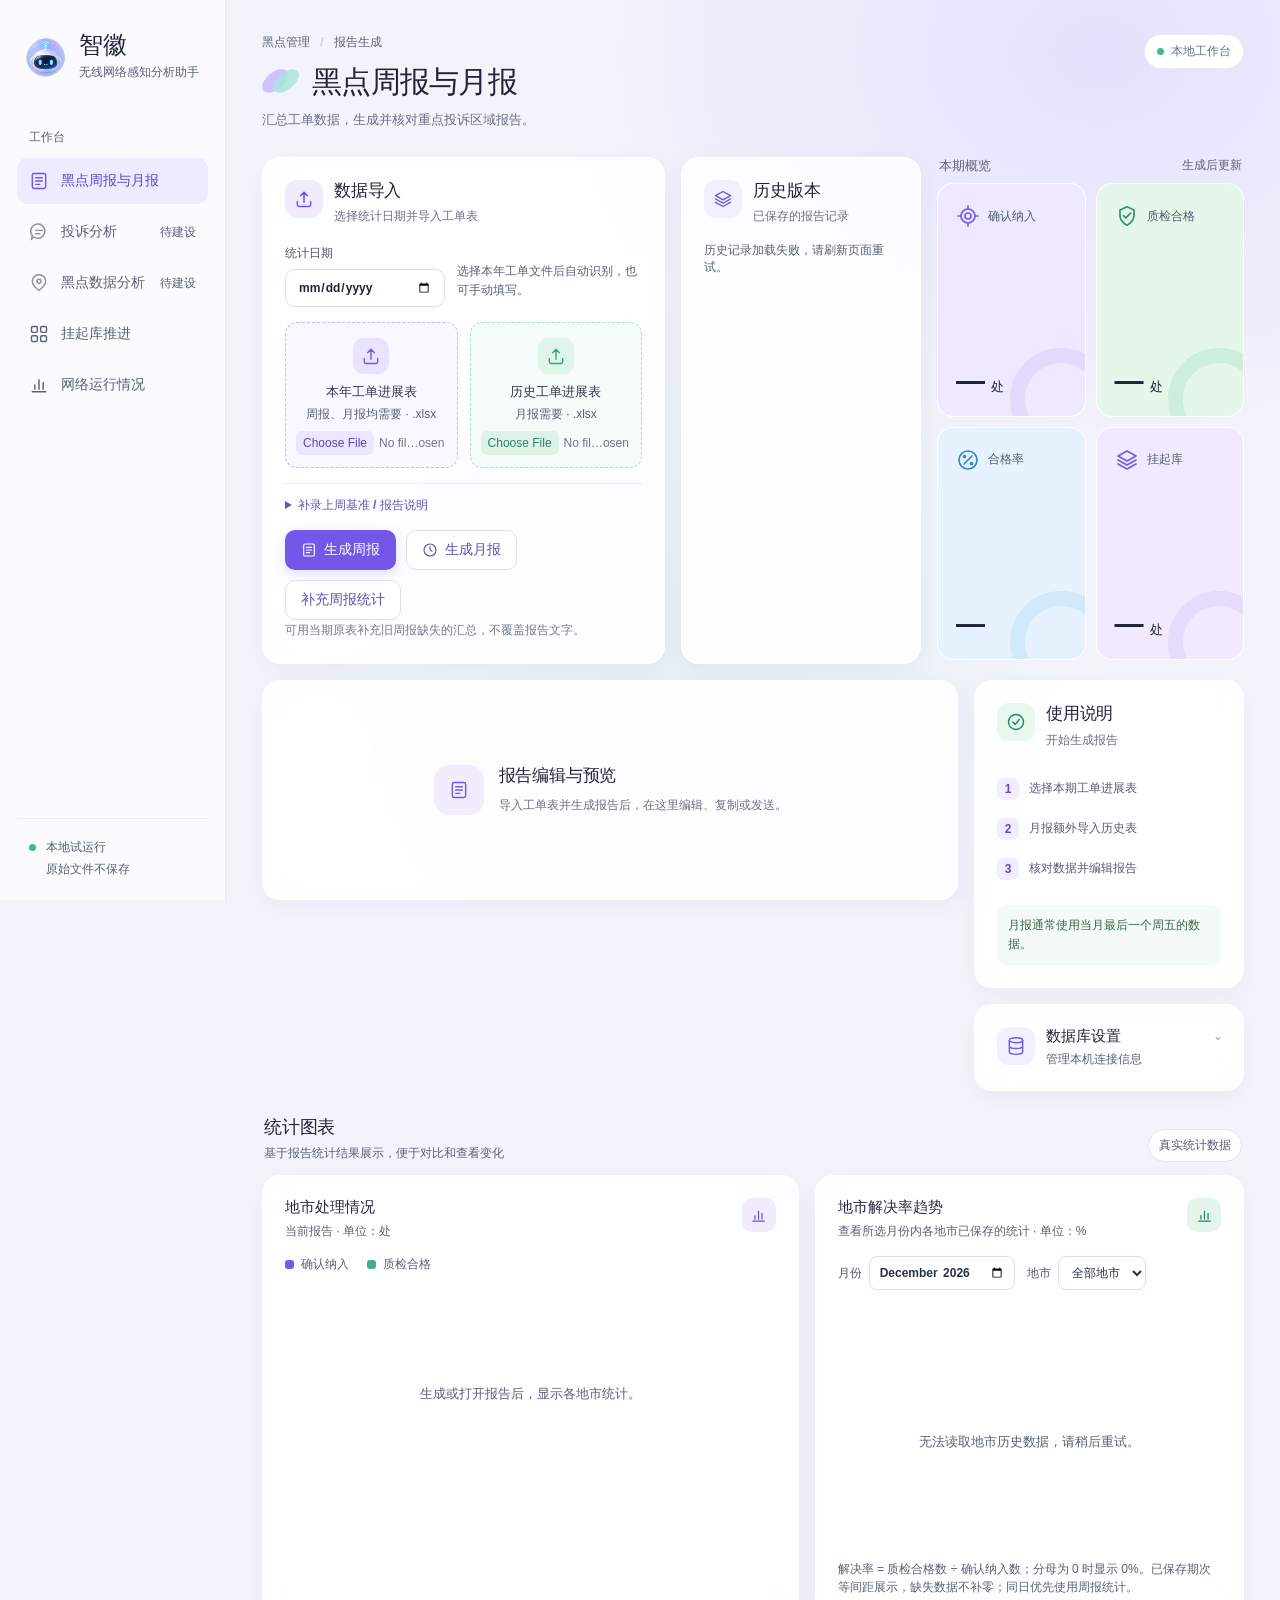
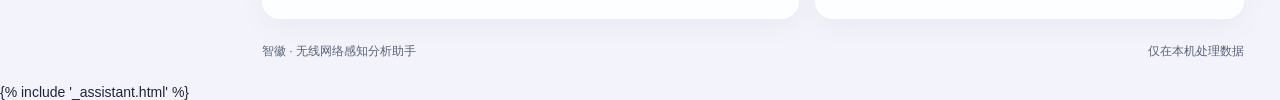
==== commit a8476768: "Add network reports and suspension dashboard" ====
--- a/templates/index.html
+++ b/templates/index.html
@@ -32,8 +32,8 @@
       <a class="selected" href="#reports" aria-current="page"><svg><use href="#i-report"/></svg><span>黑点周报与月报</span></a>
       <span><svg><use href="#i-chat"/></svg><span>投诉分析</span><small>待建设</small></span>
       <span><svg><use href="#i-pin"/></svg><span>黑点数据分析</span><small>待建设</small></span>
-      <span><svg><use href="#i-grid"/></svg><span>挂起库推进</span><small>待建设</small></span>
-      <span><svg><use href="#i-chart"/></svg><span>网络运行情况</span><small>待建设</small></span>
+      <a href="/suspension"><svg><use href="#i-grid"/></svg><span>挂起库推进</span></a>
+      <a href="/network"><svg><use href="#i-chart"/></svg><span>网络运行情况</span></a>
     </nav>
     <div class="sidebar-note"><div class="note-dot"></div><div><strong>本地试运行</strong><small>原始文件不保存</small></div></div>
   </aside>
@@ -85,27 +85,6 @@
     <div class="page-footer">智徽 · 无线网络感知分析助手 <span>仅在本机处理数据</span></div>
   </main>
 </div>
-<div class="assistant-widget" id="assistant-widget">
-  <div id="assistant-pet" class="assistant-pet">
-    <button type="button" id="assistant-launcher" class="assistant-launcher" aria-label="智徽助手，点击显示操作，拖动调整位置" aria-expanded="false" aria-controls="assistant-shortcuts" title="悬停或点击显示操作，拖动移动"><img src="/static/assets/zhihui-assistant.png" alt=""></button>
-    <div id="assistant-shortcuts" class="assistant-shortcuts" role="group" aria-label="助手快捷操作">
-      <button type="button" id="assistant-open-chat" aria-label="打开文字聊天" title="文字聊天"><svg viewBox="0 0 24 24" aria-hidden="true"><path d="M5 18.5V6a2 2 0 0 1 2-2h10a2 2 0 0 1 2 2v8a2 2 0 0 1-2 2H9l-4 2.5Z"/><path d="M9 9h6M9 12h4"/></svg></button>
-      <span class="assistant-shortcut-divider" aria-hidden="true"></span>
-      <button type="button" id="assistant-open-voice" aria-label="打开语音输入" title="语音输入"><svg viewBox="0 0 24 24" aria-hidden="true"><rect x="9" y="3" width="6" height="12" rx="3"/><path d="M5 11a7 7 0 0 0 14 0M12 18v3m-3 0h6"/></svg></button>
-    </div>
-  </div>
-  <section id="assistant-panel" class="assistant-panel" aria-labelledby="assistant-title" hidden>
-    <header class="assistant-header"><img src="/static/assets/zhihui-assistant.png" alt=""><div><h2 id="assistant-title">智徽小助手</h2><p>无线网络问答</p></div><button type="button" id="assistant-close" class="assistant-icon-button" aria-label="关闭问答窗口">×</button></header>
-    <div class="assistant-body">
-      <div class="assistant-intro"><strong>你好，我是智徽</strong><p>可以向我提问 4G/5G 网络或报告相关问题。</p></div>
-      <details class="assistant-settings" id="assistant-settings"><summary>DeepSeek 设置 <span id="assistant-key-status">检查中</span></summary><p>密钥保存在当前 Windows 账户的凭据管理器中，不会显示或提交到项目文件。</p><form id="assistant-key-form"><label>DeepSeek API 密钥<input id="assistant-key" type="password" autocomplete="off" placeholder="输入密钥后保存"></label><div class="assistant-settings-actions"><button type="submit">保存密钥</button><button type="button" id="assistant-key-delete" class="assistant-quiet">删除密钥</button></div><p id="assistant-key-message" role="status" aria-live="polite"></p></form></details>
-      <ol id="assistant-messages" class="assistant-messages" aria-label="聊天记录" aria-live="polite"></ol>
-      <p id="assistant-status" class="assistant-status" role="status" aria-live="polite"></p>
-    </div>
-    <div class="assistant-composer">
-      <form id="assistant-form"><label class="sr-only" for="assistant-input">输入问题</label><textarea id="assistant-input" rows="2" maxlength="5000" placeholder="输入问题，或点击麦克风说话"></textarea><div class="assistant-composer-actions"><button type="button" id="assistant-mic" class="assistant-mic" aria-label="语音输入" title="语音输入"><svg viewBox="0 0 24 24" aria-hidden="true"><rect x="9" y="3" width="6" height="12" rx="3"/><path d="M5 11a7 7 0 0 0 14 0M12 18v3m-3 0h6"/></svg><span>语音输入</span></button><button type="submit" id="assistant-send" class="assistant-send">发送</button></div></form>
-    </div>
-  </section>
-</div>
+{% include '_assistant.html' %}
 <script src="/static/report-date.js"></script><script src="/static/charts.js"></script><script src="/static/trend.js"></script><script src="/static/app.js"></script><script src="/static/database-settings.js"></script><script src="/static/assistant-utils.js"></script><script src="/static/assistant.js"></script>
 </body></html>
--- a/static/assistant.css
+++ b/static/assistant.css
@@ -94,3 +94,5 @@
 .assistant-settings-actions button{font-size:13px;line-height:1.4}
 @media(max-width:480px){.assistant-message{font-size:15px;line-height:1.75}.assistant-intro strong{font-size:19px}.assistant-table-wrap table{font-size:13px}}
 .assistant-message.user .assistant-message-meta{display:none}
+
+.assistant-header{cursor:grab;touch-action:none;user-select:none}.assistant-header:active{cursor:grabbing}.assistant-header button{cursor:pointer}.assistant-header:focus-visible{outline:3px solid #b9a9ff;outline-offset:-3px}
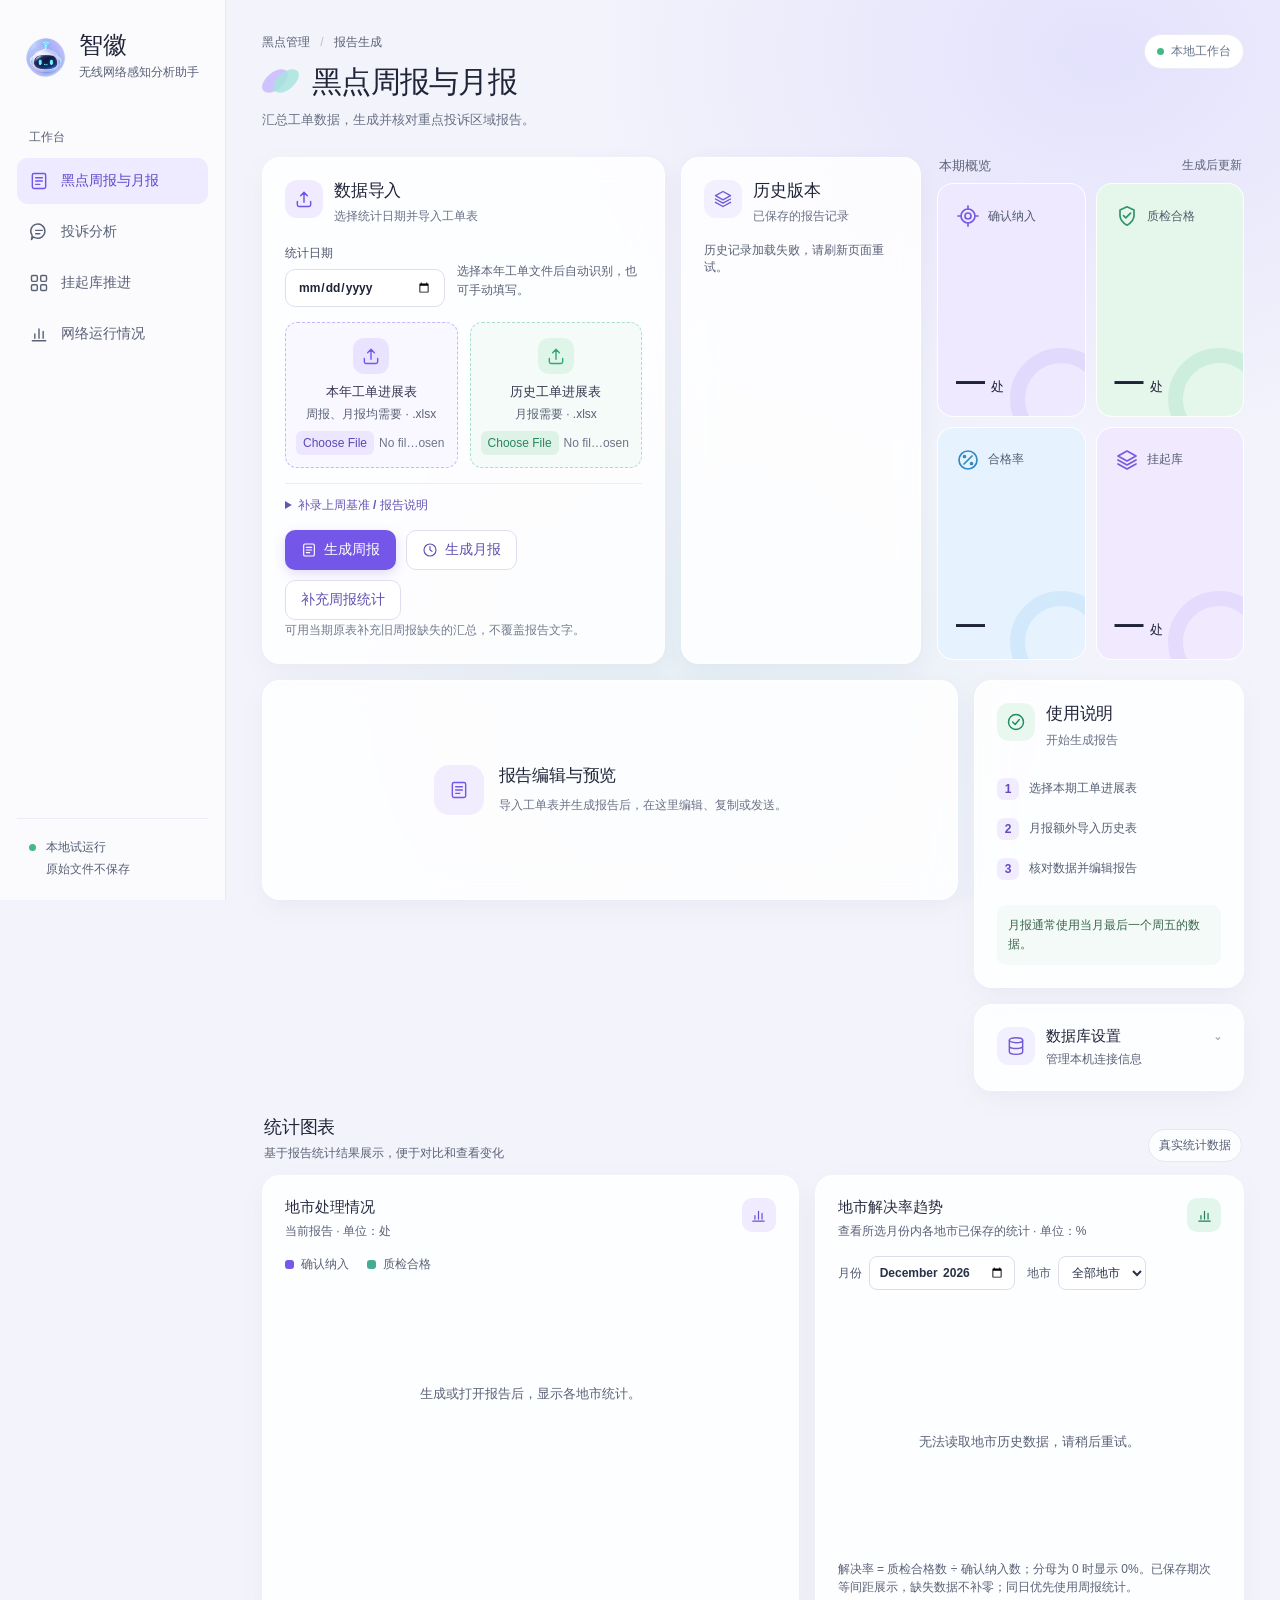
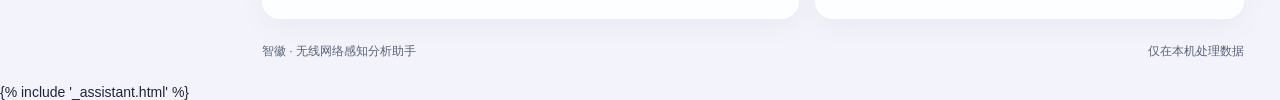
==== commit 23cf40ce: "Add complaint guidance and suspension diagnosis" ====
--- a/templates/index.html
+++ b/templates/index.html
@@ -30,8 +30,7 @@
     <div class="nav-label">工作台</div>
     <nav class="side-nav">
       <a class="selected" href="#reports" aria-current="page"><svg><use href="#i-report"/></svg><span>黑点周报与月报</span></a>
-      <span><svg><use href="#i-chat"/></svg><span>投诉分析</span><small>待建设</small></span>
-      <span><svg><use href="#i-pin"/></svg><span>黑点数据分析</span><small>待建设</small></span>
+      <a href="/complaints"><svg><use href="#i-chat"/></svg><span>投诉分析</span></a>
       <a href="/suspension"><svg><use href="#i-grid"/></svg><span>挂起库推进</span></a>
       <a href="/network"><svg><use href="#i-chart"/></svg><span>网络运行情况</span></a>
     </nav>
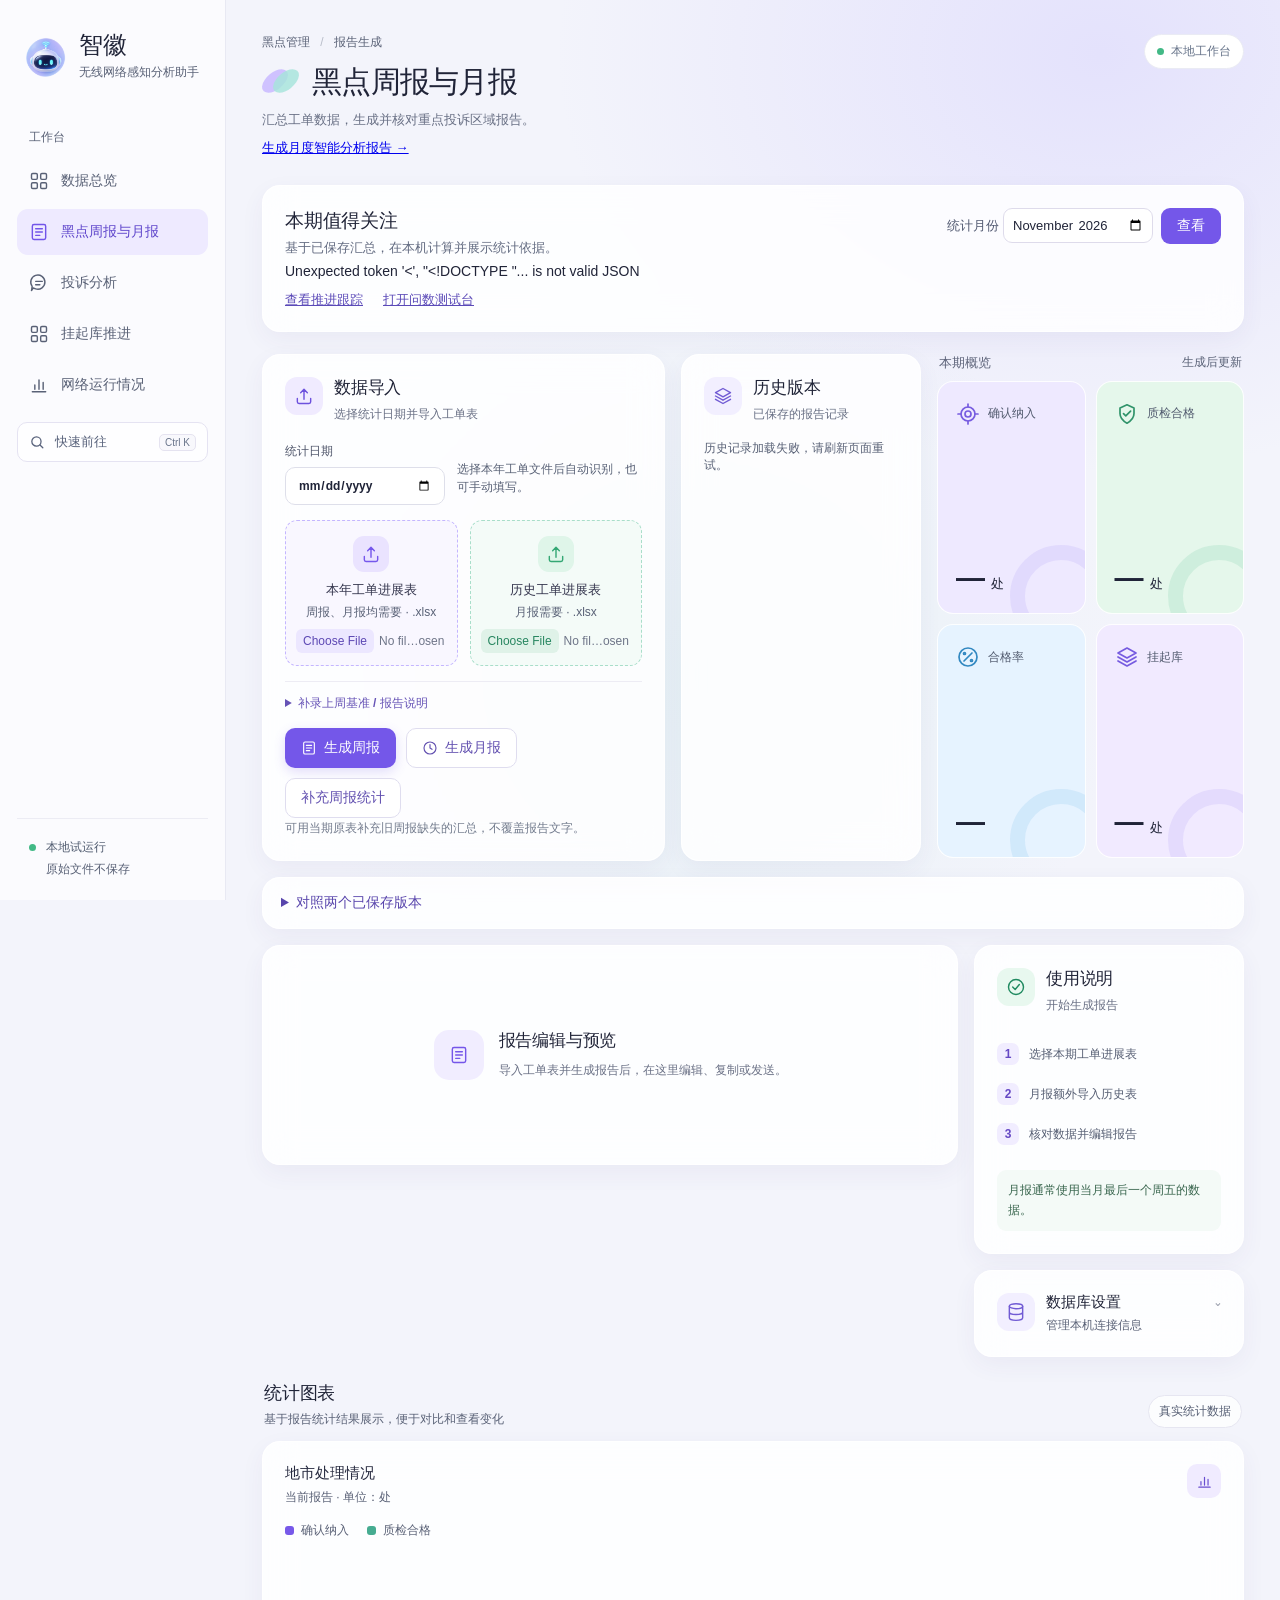
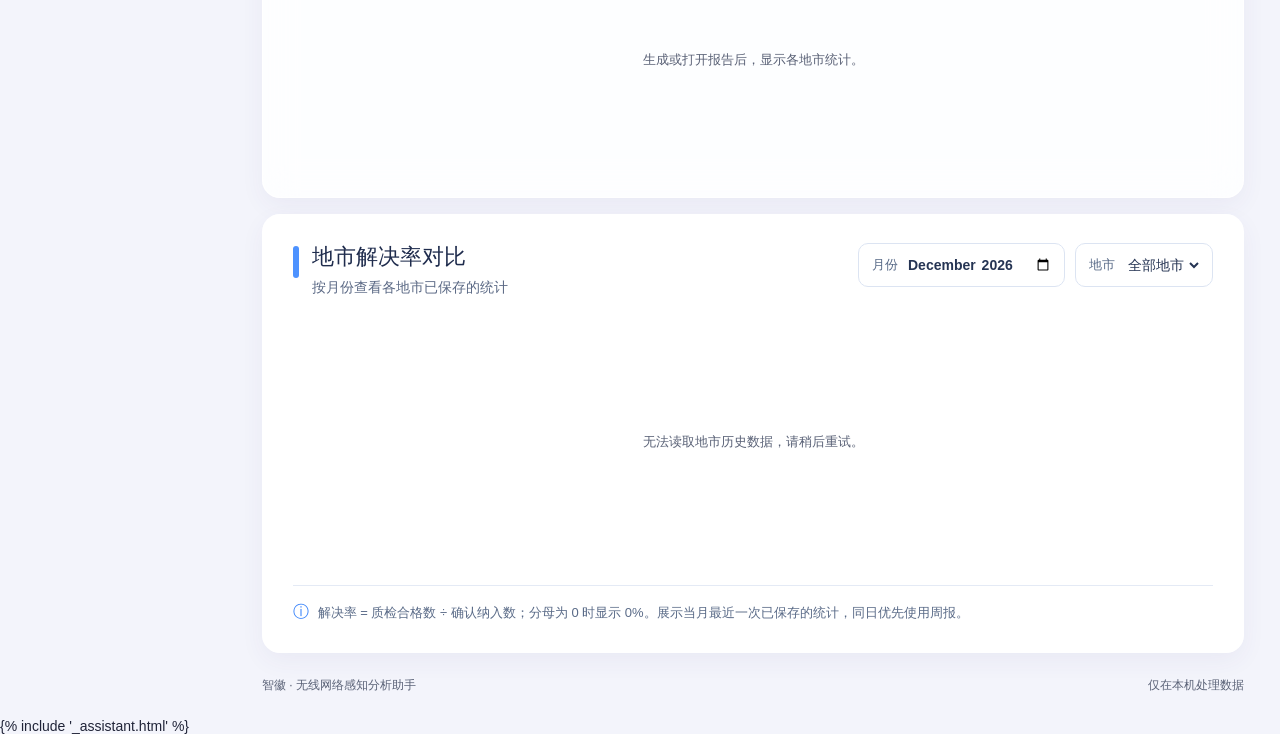
==== commit 04cc1248: "Add dashboard and intelligent analysis features" ====
--- a/templates/index.html
+++ b/templates/index.html
@@ -28,7 +28,7 @@
   <aside class="sidebar" aria-label="主导航">
     <div class="brand"><span class="brand-mark" aria-hidden="true"><i></i><i></i><i></i></span><div><strong>智徽</strong><small>无线网络感知分析助手</small></div></div>
     <div class="nav-label">工作台</div>
-    <nav class="side-nav">
+    <nav class="side-nav"><a href="/"><svg viewBox="0 0 24 24"><rect x="3" y="3" width="7" height="7" rx="1.5"/><rect x="14" y="3" width="7" height="7" rx="1.5"/><rect x="3" y="14" width="7" height="7" rx="1.5"/><rect x="14" y="14" width="7" height="7" rx="1.5"/></svg><span>数据总览</span></a>
       <a class="selected" href="#reports" aria-current="page"><svg><use href="#i-report"/></svg><span>黑点周报与月报</span></a>
       <a href="/complaints"><svg><use href="#i-chat"/></svg><span>投诉分析</span></a>
       <a href="/suspension"><svg><use href="#i-grid"/></svg><span>挂起库推进</span></a>
@@ -37,7 +37,9 @@
     <div class="sidebar-note"><div class="note-dot"></div><div><strong>本地试运行</strong><small>原始文件不保存</small></div></div>
   </aside>
   <main id="reports" class="main-content">
-    <header class="page-header"><div><div class="breadcrumb">黑点管理 <span>/</span> 报告生成</div><div class="page-title"><span class="title-mark" aria-hidden="true"><i></i><i></i></span><h1>黑点周报与月报</h1></div><p>汇总工单数据，生成并核对重点投诉区域报告。</p></div><span class="local-badge"><span></span> 本地工作台</span></header>
+    <header class="page-header"><div><div class="breadcrumb">黑点管理 <span>/</span> 报告生成</div><div class="page-title"><span class="title-mark" aria-hidden="true"><i></i><i></i></span><h1>黑点周报与月报</h1></div><p>汇总工单数据，生成并核对重点投诉区域报告。</p><p><a href="/analysis-report">生成月度智能分析报告 →</a></p></div><span class="local-badge"><span></span> 本地工作台</span></header>
+
+    <section class="intelligence-brief panel" aria-labelledby="brief-title"><div class="brief-heading"><div><h2 id="brief-title">本期值得关注</h2><p>基于已保存汇总，在本机计算并展示统计依据。</p></div><div class="brief-controls"><label>统计月份 <input id="brief-month" type="month"></label><button type="button" id="brief-refresh">查看</button></div></div><div id="brief-content" role="status" aria-live="polite">正在读取关注事项…</div><div class="brief-links"><a href="/city-alerts#followups">查看推进跟踪</a><a href="/assistant-evaluation">打开问数测试台</a></div></section>
 
     <div class="workspace-top">
       <section class="panel import-panel" aria-labelledby="import-title">
@@ -78,12 +80,12 @@
       <div class="analytics-heading"><div><h2 id="analytics-title">统计图表</h2><p>基于报告统计结果展示，便于对比和查看变化</p></div><span class="analytics-badge">真实统计数据</span></div>
       <div class="charts-grid">
         <section class="chart-card" aria-labelledby="city-chart-title"><div class="chart-heading"><div><h3 id="city-chart-title">地市处理情况</h3><p>当前报告 · 单位：处<span id="city-chart-period"></span></p></div><span class="chart-icon"><svg><use href="#i-chart"/></svg></span></div><div class="chart-legend"><span class="legend-included">确认纳入</span><span class="legend-qualified">质检合格</span></div><div class="chart-area"><p class="chart-empty" id="city-chart-empty">生成或打开报告后，显示各地市统计。</p><div class="chart-viewport chart-scroll" id="city-chart" hidden></div><ul class="sr-only" id="city-chart-data" aria-label="地市统计数据"></ul></div></section>
-        <section class="chart-card" aria-labelledby="trend-chart-title"><div class="chart-heading"><div><h3 id="trend-chart-title">地市解决率趋势</h3><p>查看所选月份内各地市已保存的统计 · 单位：%</p></div><span class="chart-icon mint-icon"><svg><use href="#i-chart"/></svg></span></div><div class="trend-filters"><label>月份<input id="trend-month" type="month" aria-label="选择趋势月份"></label><label>地市<select id="trend-city" aria-label="选择趋势地市"><option value="all">全部地市</option></select></label></div><div class="trend-legend" id="trend-city-legend" aria-label="地市图例"></div><div class="chart-area"><p class="chart-empty" id="trend-chart-empty">所选月份暂无已保存的统计数据。</p><div class="chart-viewport chart-trend" id="trend-chart" hidden></div><ul class="sr-only" id="trend-chart-data" aria-label="地市历史解决率数据"></ul></div><p class="chart-footnote">解决率 = 质检合格数 ÷ 确认纳入数；分母为 0 时显示 0%。已保存期次等间距展示，缺失数据不补零；同日优先使用周报统计。</p></section>
+        <section class="chart-card rate-compare-card" aria-labelledby="trend-chart-title"><div class="rate-compare-header"><div class="rate-compare-title"><h3 id="trend-chart-title">地市解决率对比</h3><p id="trend-chart-period">按月份查看各地市已保存的统计</p></div><div class="trend-filters"><label>月份<input id="trend-month" type="month" aria-label="选择统计月份"></label><label>地市<select id="trend-city" aria-label="选择统计地市"><option value="all">全部地市</option></select></label></div></div><div class="trend-legend" id="trend-city-legend" hidden></div><div class="chart-area rate-chart-area"><p class="chart-empty" id="trend-chart-empty">所选月份暂无已保存的统计数据。</p><div class="chart-viewport chart-trend" id="trend-chart" hidden></div><ul class="sr-only" id="trend-chart-data" aria-label="地市解决率统计数据"></ul></div><p class="chart-footnote rate-chart-note"><span aria-hidden="true">ⓘ</span> 解决率 = 质检合格数 ÷ 确认纳入数；分母为 0 时显示 0%。展示当月最近一次已保存的统计，同日优先使用周报。</p></section>
       </div>
     </section>
     <div class="page-footer">智徽 · 无线网络感知分析助手 <span>仅在本机处理数据</span></div>
   </main>
 </div>
 {% include '_assistant.html' %}
-<script src="/static/report-date.js"></script><script src="/static/charts.js"></script><script src="/static/trend.js"></script><script src="/static/app.js"></script><script src="/static/database-settings.js"></script><script src="/static/assistant-utils.js"></script><script src="/static/assistant.js"></script>
+<script src="/static/report-date.js"></script><script src="/static/charts.js"></script><script src="/static/trend.js"></script><script src="/static/app.js"></script><script src="/static/intelligence-brief.js"></script><script src="/static/database-settings.js"></script><script src="/static/assistant-utils.js"></script><script src="/static/assistant.js"></script>
 </body></html>
--- a/static/style.css
+++ b/static/style.css
@@ -21,6 +21,22 @@
 @media(max-width:650px){.chart-card{padding:18px}.analytics-heading{align-items:flex-start}.analytics-badge{font-size:12px}.chart-area{min-height:190px}}
 .chart-trend{overflow-x:auto}.chart-trend svg{min-width:520px}.chart-tick,.chart-label{font-size:12px}
 .trend-filters{display:flex;gap:12px;flex-wrap:wrap;margin:16px 0 10px}.trend-filters label{display:flex;align-items:center;gap:7px;color:#515a6e;font-size:12px;font-weight:600}.trend-filters input,.trend-filters select{font:inherit;color:#273148;background:rgba(255,255,255,.9);border:1px solid #dcdde9;border-radius:8px;padding:7px 9px;min-height:34px}.trend-filters input:focus-visible,.trend-filters select:focus-visible{outline:3px solid #b9a9ff;outline-offset:2px}.trend-legend{display:flex;flex-wrap:wrap;gap:8px 12px;min-height:18px;margin:9px 0;color:#515a6e;font-size:12px}.trend-legend-item{display:inline-flex;align-items:center;gap:5px}.trend-legend-item::before{content:"";width:9px;height:9px;border-radius:50%;background:var(--series-color)}
+.analytics .charts-grid{grid-template-columns:minmax(0,1fr)}
+.rate-compare-card{padding:28px 30px;background:rgba(255,255,255,.94)}
+.rate-compare-header{display:flex;align-items:flex-start;justify-content:space-between;gap:20px;flex-wrap:wrap}
+.rate-compare-title{position:relative;padding-left:19px}
+.rate-compare-title::before{content:"";position:absolute;left:0;top:3px;width:6px;height:32px;background:#4d92ff;border-radius:6px}
+.rate-compare-title h3{margin:0;color:#1f2c4d;font-size:22px;line-height:1.3}
+.rate-compare-title p{margin:7px 0 0;color:#5b6985;font-size:14px}
+.rate-compare-card .trend-filters{margin:0;gap:10px}
+.rate-compare-card .trend-filters label{padding:4px 10px 4px 13px;border:1px solid #dce4f2;border-radius:10px;color:#596b88;background:#fff;font-size:13px}
+.rate-compare-card .trend-filters input,.rate-compare-card .trend-filters select{border:0;background:transparent;padding:5px 2px;color:#253453;font-size:14px;font-weight:700}
+.rate-compare-card .trend-legend[hidden]{display:none}
+.rate-chart-area{min-height:260px;margin-top:16px}
+.chart-trend .rate-gridline{stroke:#dce5f3;stroke-width:1}.chart-trend .rate-tick,.chart-trend .rate-city,.chart-trend .rate-value{stroke:none;fill:#465674;font-family:inherit;font-size:13px}.chart-trend .rate-value{fill:#273958;font-size:12px;font-weight:700;font-variant-numeric:tabular-nums}.chart-trend .rate-bar{fill:#71a9f5;transition:fill .18s ease}.chart-trend .rate-bar-group:hover .rate-bar,.chart-trend .rate-bar-group:focus .rate-bar{fill:#2878f4}.chart-trend .rate-bar-group:hover .rate-value,.chart-trend .rate-bar-group:focus .rate-value{fill:#2878f4}.chart-trend .rate-bar-group{cursor:default}.chart-trend .rate-bar-group:focus-visible{outline:2px solid #286fea;outline-offset:2px}
+.rate-chart-note{border-top:1px solid #e4eaf5;padding-top:14px;margin:12px 0 0;font-size:13px;color:#596a87}.rate-chart-note span{color:#307efa;font-size:16px;margin-right:5px}
+@media(max-width:650px){.rate-compare-card{padding:20px 18px}.rate-compare-title h3{font-size:19px}.rate-compare-card .trend-filters{width:100%}.rate-compare-card .trend-filters label{flex:1;min-width:0}.rate-compare-card .trend-filters input,.rate-compare-card .trend-filters select{max-width:100%;min-width:0}.rate-chart-area{min-height:210px}}
+@media(prefers-reduced-motion:reduce){.chart-trend .rate-bar{transition:none}}
 
 /* Locally stored, consistent outline icons keep the workbench usable offline. */
 .summary small{display:flex;align-items:center;gap:8px;min-width:0}
@@ -36,3 +52,6 @@
 /* Brand image supplied for the top-left navigation mark. */
 .brand-mark{background:url('/static/assets/zhihui-brand.png') center/contain no-repeat}
 .brand-mark i{display:none}
+.intelligence-brief{padding:22px;margin:0 0 22px}.brief-heading{display:flex;justify-content:space-between;align-items:start;gap:16px}.brief-heading h2{font-size:19px;margin:0}.brief-heading p{font-size:13px;color:#626b81;margin:6px 0}.brief-controls{display:flex;align-items:center;gap:8px;flex-wrap:wrap}.brief-controls label{font-size:13px;color:#525a72}.brief-controls input{font:inherit;border:1px solid #dedbeb;border-radius:9px;padding:8px;background:white}.brief-controls button{font:inherit;border:0;border-radius:9px;padding:9px 16px;color:white;background:#7457e9;cursor:pointer}.brief-controls button:disabled{opacity:.6}.brief-item{padding:12px 0;border-bottom:1px solid #ecebf4}.brief-item strong{font-size:14px}.brief-item p,.brief-item li,.intelligence-brief details{font-size:13px;line-height:1.6;color:#525d73}.brief-item p{margin:5px 0}.brief-item ul{padding-left:20px;margin:6px 0}.brief-item summary{cursor:pointer;color:#5b4ab8}.brief-links{display:flex;gap:20px;flex-wrap:wrap;margin-top:12px}.brief-links a{font-size:13px;color:#5b4ab8}@media(max-width:600px){.brief-heading{flex-direction:column}}
+.result .report-actions{position:sticky;bottom:8px;z-index:10;padding:10px;border:1px solid #e0e5f5;border-radius:12px;background:rgba(255,255,255,.97);box-shadow:0 6px 18px rgba(44,58,110,.12)}
+@media(max-width:650px){.result .report-actions{flex-wrap:nowrap;overflow-x:auto;overflow-y:hidden;gap:6px}.result .report-actions button{flex:none;white-space:nowrap}.result .report-actions span{flex:none;max-width:220px}}
--- a/static/assistant.css
+++ b/static/assistant.css
@@ -96,3 +96,30 @@
 .assistant-message.user .assistant-message-meta{display:none}
 
 .assistant-header{cursor:grab;touch-action:none;user-select:none}.assistant-header:active{cursor:grabbing}.assistant-header button{cursor:pointer}.assistant-header:focus-visible{outline:3px solid #b9a9ff;outline-offset:-3px}
+
+/* Shared workspace interactions: navigation, selected segments and loading feedback. */
+.workspace-quick-trigger{display:flex;align-items:center;gap:9px;width:100%;min-height:40px;margin:14px 0 0;padding:8px 11px;border:1px solid #e5e3f2;border-radius:10px;background:rgba(255,255,255,.76);color:#58627b;font:inherit;font-size:13px;text-align:left;cursor:pointer;transition:background .18s ease,border-color .18s ease,color .18s ease}
+.workspace-quick-trigger:hover{background:#f3f0ff;border-color:#cfc4f7;color:#5944b3}.workspace-quick-trigger svg{width:17px;height:17px;flex:none;fill:none;stroke:currentColor;stroke-width:1.8;stroke-linecap:round}.workspace-quick-trigger kbd{margin-left:auto;padding:2px 5px;border:1px solid #e5e3f0;border-radius:5px;background:#f8f8fc;color:#68748a;font:inherit;font-size:10px;white-space:nowrap}.top .workspace-quick-trigger{width:auto;min-height:34px;margin:0 0 0 auto}.workspace-quick-trigger:focus-visible,.workspace-palette :is(button,input,a):focus-visible{outline:3px solid #9b8aee;outline-offset:2px}
+.workspace-palette{position:fixed;inset:0;z-index:1400;width:min(560px,calc(100% - 28px));max-height:min(640px,calc(100dvh - 36px));margin:auto;padding:0;overflow:auto;border:1px solid #e0e1f2;border-radius:18px;background:#fff;color:#26334f;box-shadow:0 20px 60px rgba(35,43,95,.25)}.workspace-palette .sr-only{position:absolute!important;width:1px;height:1px;padding:0;margin:-1px;overflow:hidden;clip:rect(0,0,0,0);white-space:nowrap;border:0}.workspace-palette::backdrop{background:rgba(29,36,69,.36);backdrop-filter:blur(3px)}.workspace-palette[open]{animation:workspace-dialog-in .2s cubic-bezier(.16,1,.3,1) both}.workspace-palette-head{display:flex;justify-content:space-between;align-items:flex-start;gap:12px;padding:20px 22px 12px}.workspace-palette-head strong{font-size:18px;color:#27345e}.workspace-palette-head p{margin:4px 0 0;color:#68748b;font-size:12px}.workspace-palette-close{width:34px;height:34px;border:0;border-radius:9px;background:#f3f4fa;color:#59647d;font-size:22px;cursor:pointer}.workspace-palette-close:hover{background:#e9e7fa}.workspace-palette-search{display:block;margin:0 20px 10px}.workspace-palette-search input{box-sizing:border-box;width:100%;height:43px;padding:0 12px;border:1px solid #dddff0;border-radius:10px;background:#f9faff;color:#283655;font:inherit;font-size:14px}.workspace-palette-results{display:grid;gap:3px;max-height:min(400px,50dvh);padding:0 12px;overflow:auto}.workspace-palette-item{display:flex;align-items:center;gap:12px;padding:10px;border-radius:10px;color:#263653;text-decoration:none;transition:background .15s ease}.workspace-palette-item:hover,.workspace-palette-item:focus-visible{background:#f1efff}.workspace-palette-item-text{display:grid;gap:3px}.workspace-palette-item strong{font-size:13px}.workspace-palette-item small{color:#68748a;font-size:12px}.workspace-palette-arrow{margin-left:auto;color:#6952cf;font-size:22px}.workspace-palette-empty{margin:18px 22px;color:#68748a;font-size:13px}.workspace-palette-foot{margin-top:10px;padding:12px 22px;border-top:1px solid #eceef5;color:#6e7990;font-size:11px}
+.workspace-segmented{position:relative;isolation:isolate}.workspace-segmented>.workspace-segment-indicator{position:absolute;top:0;left:0;z-index:0;pointer-events:none;transition:transform .24s cubic-bezier(.16,1,.3,1),width .24s cubic-bezier(.16,1,.3,1),height .24s cubic-bezier(.16,1,.3,1)}.workspace-segmented>button{position:relative;z-index:1}.complaint-tabs.workspace-segmented>.workspace-segment-indicator{border:1px solid #d4c9fb;border-radius:12px;background:#eeeaff;box-shadow:0 3px 10px rgba(100,77,186,.08)}.complaint-tabs.workspace-segmented button.active{background:transparent;border-color:transparent}.tabs.workspace-segmented>.workspace-segment-indicator{box-sizing:border-box;border-bottom:2px solid #7457e9}.tabs.workspace-segmented button.active{border-bottom-color:transparent}
+.workspace-loading::after{content:'';display:block;width:min(220px,80%);height:7px;margin-top:10px;border-radius:9px;background:linear-gradient(90deg,#e5e9f3 15%,#f5f7fc 45%,#e5e9f3 75%);background-size:220% 100%;animation:workspace-loading 1.3s ease-in-out infinite}
+@media(hover:hover) and (pointer:fine){.side-nav a{transition:background .18s ease,color .18s ease,transform .18s ease}.side-nav a:hover{background:#f1effd;color:#5742b0;transform:translateX(3px)}.dash-metric,.visual-metric,.chart-card,.suspension-card,.complaint-card,.network-card{transition:box-shadow .2s ease,border-color .2s ease}.dash-metric:hover,.visual-metric:hover,.chart-card:hover,.suspension-card:hover,.complaint-card:hover,.network-card:hover{box-shadow:0 9px 24px rgba(68,76,142,.11);border-color:#d6d9f2}}
+@media(prefers-reduced-motion:no-preference){.visual-fill,.rank-bar,.focus-fill{transform-origin:left center;animation:workspace-bar-in .45s cubic-bezier(.16,1,.3,1) both}}
+@keyframes workspace-dialog-in{from{opacity:0;transform:translateY(-8px) scale(.99)}to{opacity:1;transform:none}}@keyframes workspace-bar-in{from{transform:scaleX(0)}to{transform:scaleX(1)}}@keyframes workspace-loading{to{background-position:-220% 0}}
+@media(prefers-reduced-motion:reduce){.workspace-palette[open],.workspace-loading::after,.visual-fill,.rank-bar,.focus-fill{animation:none}.workspace-quick-trigger,.workspace-palette-item,.workspace-segmented>.workspace-segment-indicator,.side-nav a,.dash-metric,.visual-metric,.chart-card,.suspension-card,.complaint-card,.network-card{transition:none}.side-nav a:hover{transform:none}}
+@media(max-width:900px){.sidebar .workspace-quick-trigger{width:44px;justify-content:center;margin:12px auto 0;padding:8px}.sidebar .workspace-quick-trigger span,.sidebar .workspace-quick-trigger kbd{display:none}}
+@media(max-width:650px){.workspace-palette-head{padding:16px 17px 10px}.workspace-palette-search{margin:0 16px 10px}.workspace-palette-foot{padding:10px 17px}.workspace-quick-trigger{min-height:40px}.top .workspace-quick-trigger kbd{display:none}}
+@media(max-width:650px){.sidebar{flex-wrap:wrap;gap:0}.sidebar .brand{order:1}.sidebar .workspace-quick-trigger{order:2;width:38px;min-height:38px;margin:0 0 0 auto;padding:8px}.sidebar .side-nav{order:3;flex-basis:100%;justify-content:space-between;margin:8px 0 0}.sidebar .side-nav a{width:40px;min-height:38px}}
+.version-compare{margin:16px 0;padding:16px 18px;color:#34425d}.version-compare>summary{cursor:pointer;color:#5845ac;font-weight:700}.version-hint,.version-status{margin:10px 0;color:#5b6780;font-size:12px;line-height:1.6}.version-form{display:flex;align-items:end;gap:10px;flex-wrap:wrap}.version-form label{display:grid;gap:5px;color:#52617a;font-size:12px}.version-form select{min-width:160px;max-width:100%;padding:8px;border:1px solid #dfe3f0;border-radius:8px;background:white;color:#34425d;font:inherit}.version-output{display:grid;gap:16px;margin-top:12px}.version-metrics h4,.version-document h4{margin:0 0 9px;color:#283a62;font-size:14px}.version-table-wrap{max-width:100%;overflow:auto}.version-table-wrap table{width:100%;border-collapse:collapse;font-size:12px}.version-table-wrap th,.version-table-wrap td{padding:7px 9px;border:1px solid #e3e8f2;text-align:left;white-space:nowrap}.version-table-wrap th{background:#f1f4fc;color:#425475}.version-documents{display:grid;grid-template-columns:repeat(2,minmax(0,1fr));gap:12px}.version-document{min-width:0;padding:14px;border:1px solid #e1e8f5;border-radius:11px;background:#fbfcff}.version-document-content{max-height:450px;overflow:auto;color:#34415a;font-size:13px;line-height:1.7}.version-document-content p{white-space:pre-wrap;overflow-wrap:anywhere}.version-document-content h5{margin:14px 0 5px}.version-output:empty{display:none}
+.workspace-toasts{position:fixed;z-index:1350;top:16px;right:16px;display:grid;gap:8px;width:min(360px,calc(100vw - 32px));pointer-events:none}.workspace-toast{display:flex;align-items:flex-start;gap:10px;padding:12px 14px;border:1px solid #d9e8ef;border-radius:11px;background:#f6fffc;color:#285849;box-shadow:0 8px 24px rgba(38,67,91,.14);font-size:13px;line-height:1.5;pointer-events:auto}.workspace-toast.is-warning{border-color:#efdac3;background:#fffaf4;color:#80521e}.workspace-toast span{min-width:0;flex:1;overflow-wrap:anywhere}.workspace-toast button{padding:0 3px;border:0;background:transparent;color:inherit;font-size:20px;line-height:1;cursor:pointer}.workspace-viz-tip{position:fixed;z-index:1300;max-width:min(290px,calc(100vw - 16px));padding:9px 12px;border:1px solid #e0e4f3;border-radius:9px;background:#fff;color:#33425f;box-shadow:0 8px 24px rgba(34,48,99,.18);font-size:12px;line-height:1.5;pointer-events:none}.workspace-viz-tip[hidden]{display:none}[data-viz-tip]:focus-visible,.version-compare :is(summary,button,select):focus-visible,.workspace-toast button:focus-visible{outline:3px solid #a99bee;outline-offset:2px}.city-insight-disclosure{margin:10px 0;color:#5149a3;font-size:12px}.city-insight-disclosure summary{cursor:pointer;font-weight:600}
+@media(max-width:650px){.version-documents{grid-template-columns:1fr}.version-form label{flex:1 1 140px}.version-form select{width:100%;min-width:0}.workspace-toasts{top:8px;right:8px;width:min(340px,calc(100vw - 16px))}}
+
+.assistant-action-link{display:inline-block;margin-top:10px;padding:8px 12px;border-radius:9px;background:#eeeafd;color:#5142a5;font-size:13px;font-weight:600;text-decoration:none}.assistant-action-link:hover{background:#e1dafa}.assistant-action-link:focus-visible{outline:3px solid #b9a9ff;outline-offset:2px}
+.assistant-message.assistant{position:relative;box-sizing:border-box;margin:44px 0 0 48px;max-width:calc(100% - 48px)}
+.assistant-message.assistant.has-table{width:calc(100% - 48px);max-width:calc(100% - 48px)}
+.assistant-message.assistant .assistant-message-meta{position:absolute;bottom:calc(100% + 5px);left:-48px;display:flex;align-items:center;gap:8px;margin:0;white-space:nowrap}
+.assistant-message.assistant .assistant-message-meta img{width:40px;height:40px;flex:none}
+.assistant-feedback{display:flex;align-items:center;justify-content:flex-end;flex-wrap:wrap;gap:4px 10px;margin-top:4px;color:#59617a;font-size:12px;line-height:1.5}
+.assistant-feedback button{min-height:30px;padding:3px 2px;border:0;background:transparent;color:#5b4b98;font:inherit;cursor:pointer}.assistant-feedback button:hover:not(:disabled){text-decoration:underline;text-underline-offset:3px}.assistant-feedback button:focus-visible,.assistant-feedback textarea:focus-visible{outline:2px solid #7457e9;outline-offset:2px}.assistant-feedback button:disabled{opacity:.6;cursor:default}.assistant-feedback span{font-size:12px}
+.assistant-feedback-editor{flex-basis:100%;display:flex;justify-content:flex-end;align-items:center;flex-wrap:wrap;gap:4px 12px}.assistant-feedback-editor[hidden]{display:none}.assistant-feedback-editor textarea{box-sizing:border-box;flex-basis:100%;min-height:58px;resize:vertical;padding:8px 10px;border:1px solid #d9d4eb;border-radius:9px;background:#fff;color:#293247;font:inherit;line-height:1.5}.assistant-feedback-editor small{margin-right:auto;font-size:12px;color:#59617a}
+.assistant-feedback-history{max-height:180px;overflow:auto;font-size:13px;color:#50586e}.assistant-feedback-history p{padding:8px 0;margin:0;border-bottom:1px solid #e6e5f1;overflow-wrap:anywhere}
